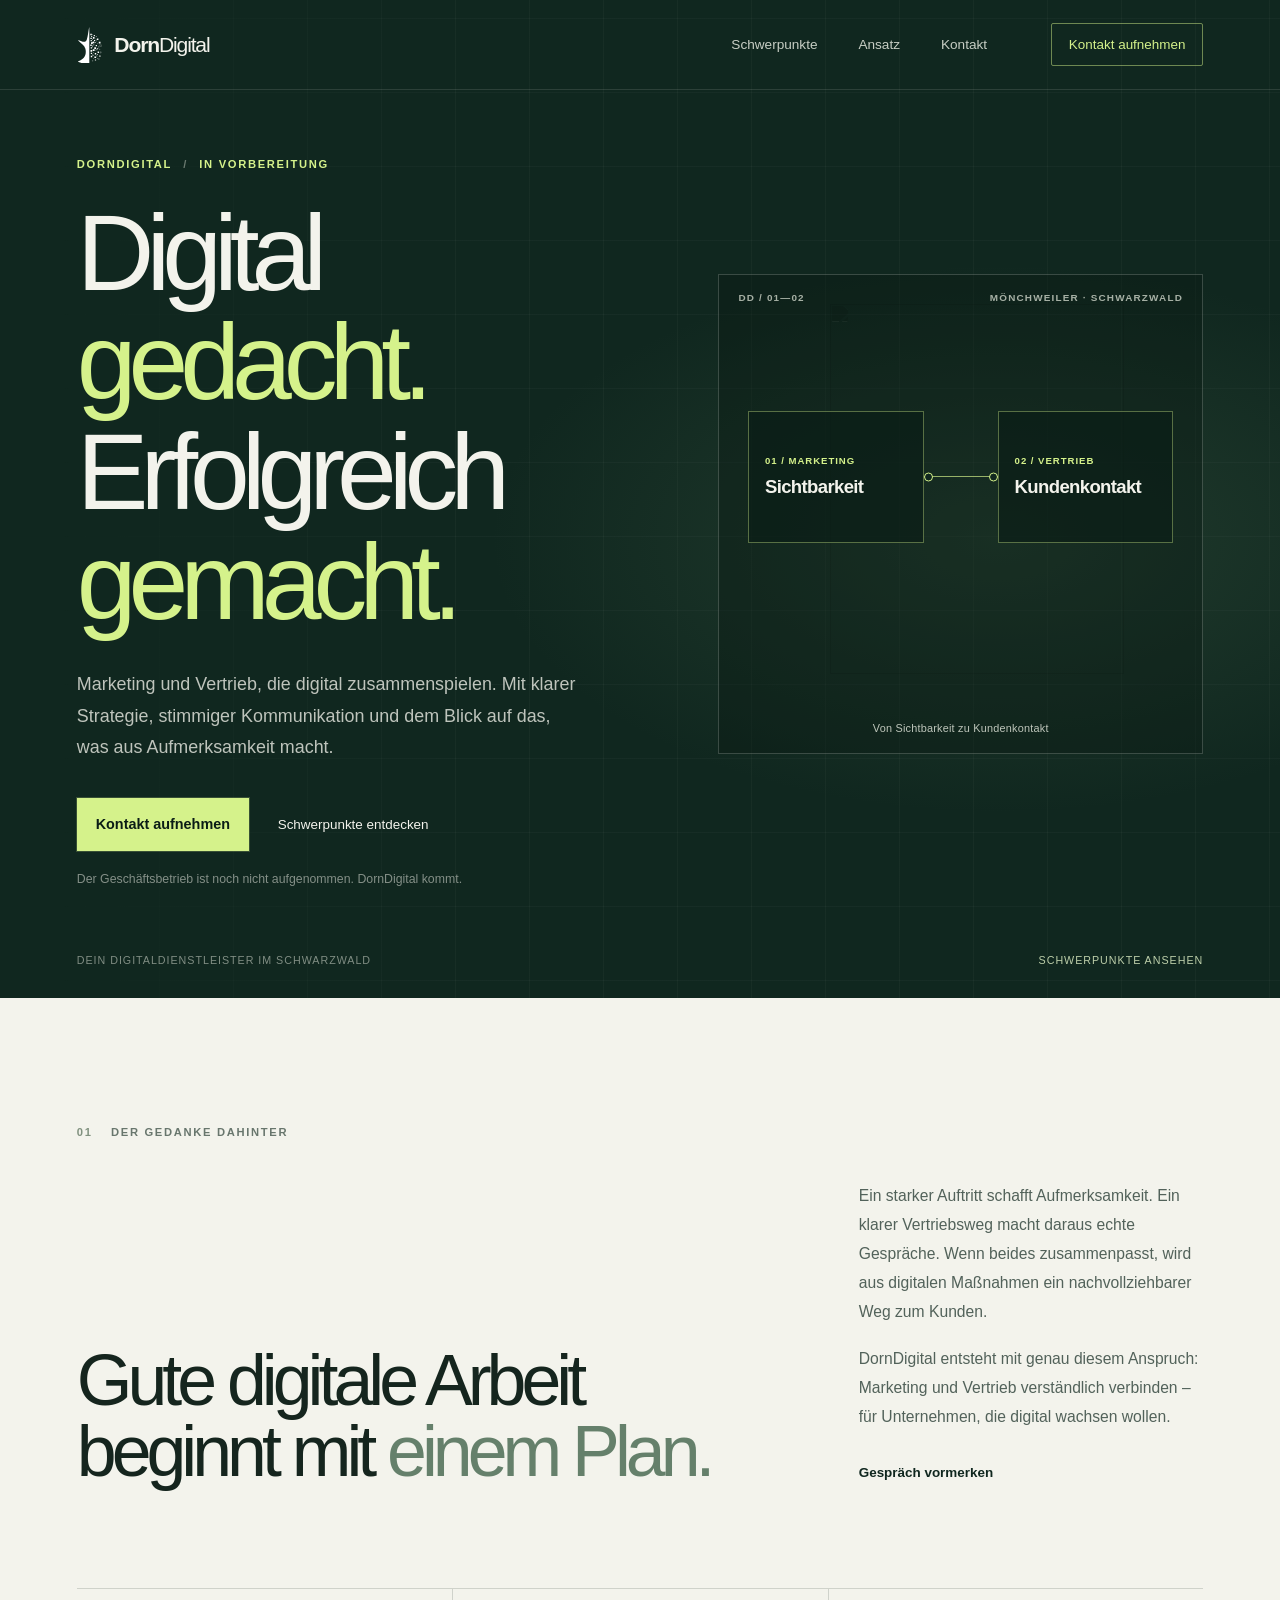
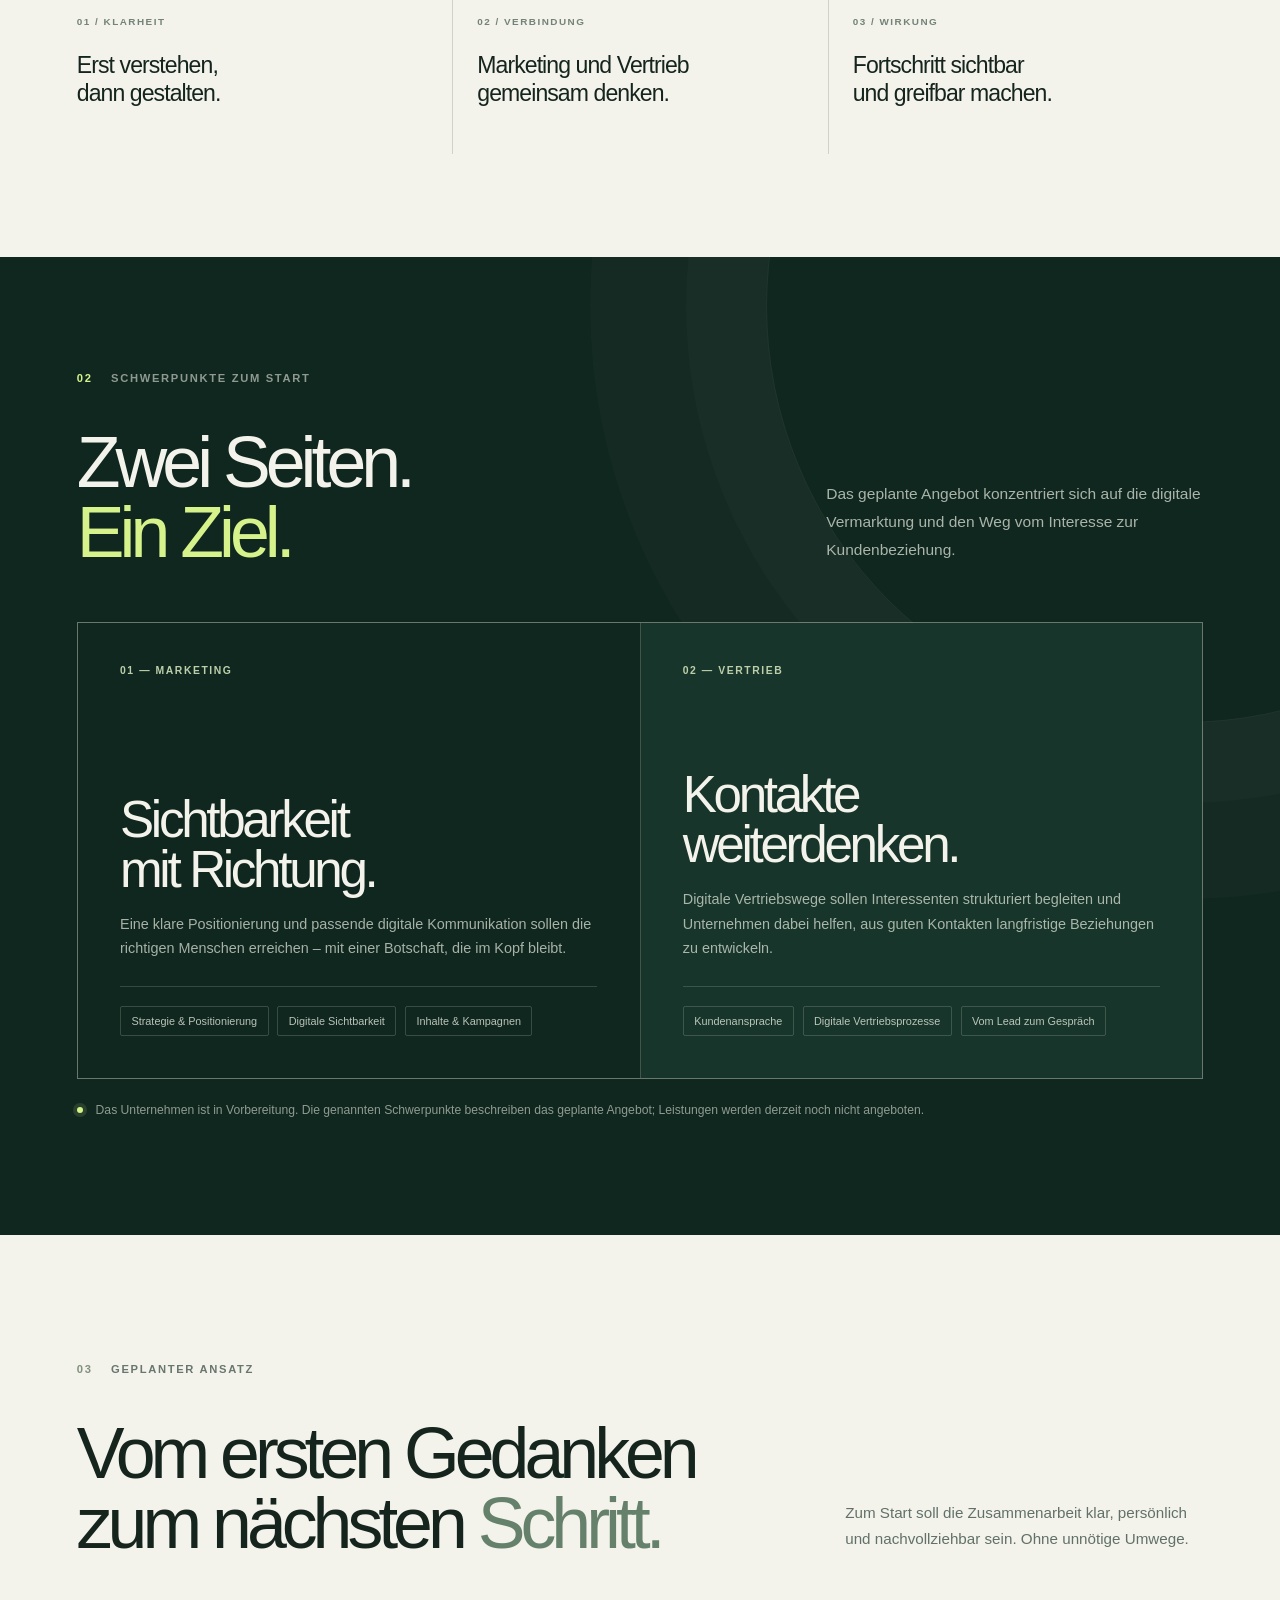
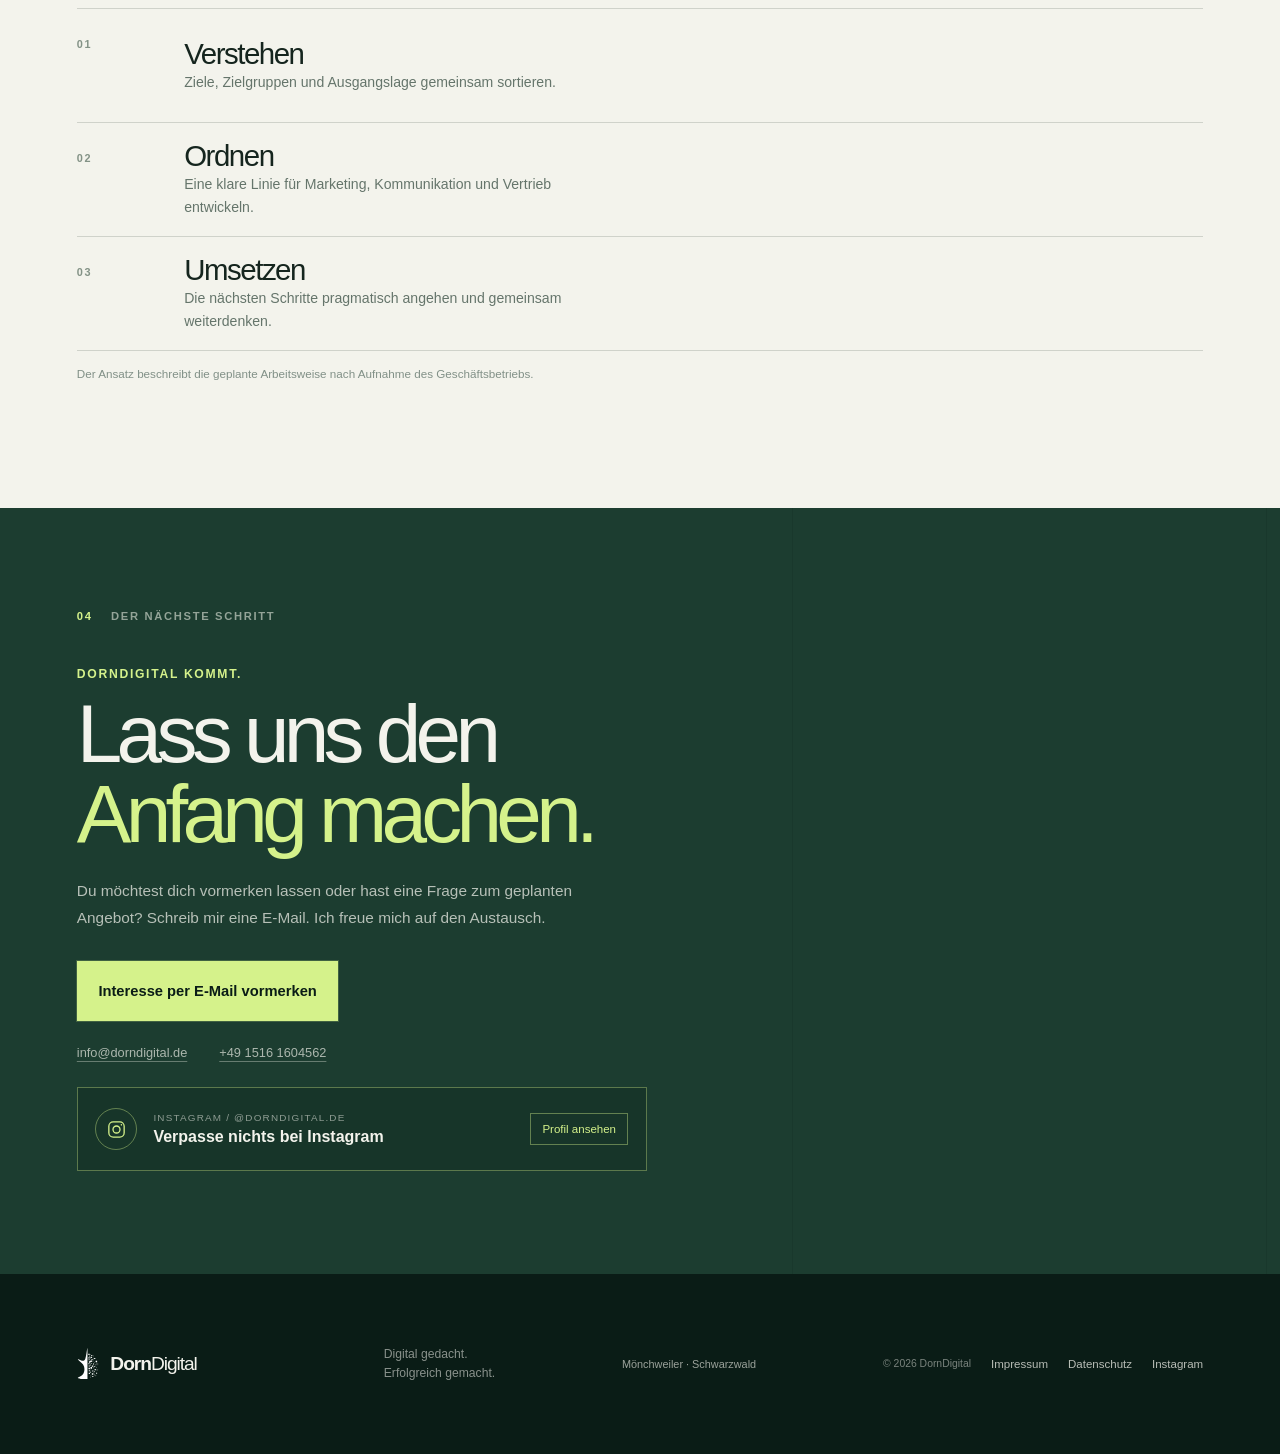
==== index.html @ bc78825f "Add files via upload" ====
<!doctype html>
<html lang="de">
<head>
  <meta charset="utf-8">
  <meta name="viewport" content="width=device-width, initial-scale=1">
  <meta name="theme-color" content="#10271f">
  <meta name="description" content="DornDigital aus Mönchweiler im Schwarzwald: Marketing und Vertrieb digital gedacht. Erfolgreich gemacht. Unternehmen in Vorbereitung.">
  <meta property="og:type" content="website">
  <meta property="og:title" content="DornDigital — Digital gedacht. Erfolgreich gemacht.">
  <meta property="og:description" content="Marketing und Vertrieb, die digital zusammenspielen. DornDigital befindet sich in Vorbereitung.">
  <meta property="og:url" content="https://dorndigital.de/">
  <title>DornDigital — Digital gedacht. Erfolgreich gemacht.</title>
  <link rel="icon" href="/assets/favicon.svg" type="image/svg+xml">
  <link rel="stylesheet" href="/styles.css">
</head>
<body>
  <a class="skip-link" href="#inhalt">Zum Inhalt springen</a>
  <header class="site-header">
    <a class="brand" href="/" aria-label="DornDigital – Startseite">
      <img class="brand-mark" src="/assets/mark.svg" alt="" width="31" height="38">
      <span class="brand-name"><strong>Dorn</strong><span>Digital</span></span>
    </a>
    <nav class="desktop-nav" aria-label="Hauptnavigation">
      <a href="#schwerpunkte">Schwerpunkte</a>
      <a href="#ansatz">Ansatz</a>
      <a href="#kontakt">Kontakt</a>
    </nav>
    <a class="header-cta" href="mailto:info@dorndigital.de?subject=Interesse%20an%20DornDigital">Kontakt aufnehmen</a>
    <details class="mobile-nav">
      <summary aria-label="Menü öffnen"><span></span><span></span></summary>
      <nav aria-label="Mobile Navigation">
        <a href="#schwerpunkte">Schwerpunkte</a>
        <a href="#ansatz">Ansatz</a>
        <a href="#kontakt">Kontakt</a>
      </nav>
    </details>
  </header>

  <main id="inhalt">
    <section class="hero" aria-labelledby="hero-title">
      <div class="hero-grain" aria-hidden="true"></div>
      <div class="hero-copy">
        <p class="eyebrow">DornDigital <span class="eyebrow-divider">/</span> In Vorbereitung</p>
        <h1 id="hero-title">Digital<br><em>gedacht.</em><br>Erfolgreich<br><em>gemacht.</em></h1>
        <p class="hero-intro">Marketing und Vertrieb, die digital zusammenspielen. Mit klarer Strategie, stimmiger Kommunikation und dem Blick auf das, was aus Aufmerksamkeit macht.</p>
        <div class="hero-actions">
          <a class="button button-primary" href="mailto:info@dorndigital.de?subject=Interesse%20an%20DornDigital">Kontakt aufnehmen</a>
          <a class="text-link" href="#schwerpunkte">Schwerpunkte entdecken</a>
        </div>
        <p class="hero-note">Der Geschäftsbetrieb ist noch nicht aufgenommen. DornDigital kommt.</p>
      </div>

      <div class="hero-art" aria-label="DornDigital – Marketing trifft Vertrieb">
        <div class="art-topline"><span>DD / 01—02</span><span>Mönchweiler · Schwarzwald</span></div>
        <img class="art-mark" src="/assets/dorndigital-logo-mark.jpg" alt="" aria-hidden="true">
        <div class="art-flow" role="img" aria-label="Marketing schafft Sichtbarkeit und verbindet sie mit Vertrieb und Kundenkontakt">
          <div class="art-stage"><span>01 / Marketing</span><strong>Sichtbarkeit</strong></div>
          <div class="art-connector" aria-hidden="true"></div>
          <div class="art-stage"><span>02 / Vertrieb</span><strong>Kundenkontakt</strong></div>
        </div>
        <div class="art-caption">Von Sichtbarkeit zu Kundenkontakt</div>
      </div>
      <div class="hero-bottom"><span>Dein Digitaldienstleister im Schwarzwald</span><a href="#schwerpunkte">Schwerpunkte ansehen</a></div>
    </section>

    <section class="intro-section section-pad" id="ansatz" aria-labelledby="intro-title">
      <div class="section-kicker"><span>01</span><span>Der Gedanke dahinter</span></div>
      <div class="intro-layout">
        <h2 id="intro-title">Gute digitale Arbeit<br>beginnt mit <span>einem Plan.</span></h2>
        <div class="intro-text">
          <p>Ein starker Auftritt schafft Aufmerksamkeit. Ein klarer Vertriebsweg macht daraus echte Gespräche. Wenn beides zusammenpasst, wird aus digitalen Maßnahmen ein nachvollziehbarer Weg zum Kunden.</p>
          <p>DornDigital entsteht mit genau diesem Anspruch: Marketing und Vertrieb verständlich verbinden – für Unternehmen, die digital wachsen wollen.</p>
          <a class="inline-link" href="mailto:info@dorndigital.de?subject=Gespr%C3%A4ch%20mit%20DornDigital">Gespräch vormerken</a>
        </div>
      </div>
      <div class="principles" aria-label="Drei Leitgedanken">
        <div><span>01 / Klarheit</span><p>Erst verstehen,<br>dann gestalten.</p></div>
        <div><span>02 / Verbindung</span><p>Marketing und Vertrieb<br>gemeinsam denken.</p></div>
        <div><span>03 / Wirkung</span><p>Fortschritt sichtbar<br>und greifbar machen.</p></div>
      </div>
    </section>

    <section class="focus-section section-pad" id="schwerpunkte" aria-labelledby="focus-title">
      <div class="section-kicker section-kicker-light"><span>02</span><span>Schwerpunkte zum Start</span></div>
      <div class="focus-heading">
        <h2 id="focus-title">Zwei Seiten.<br><span>Ein Ziel.</span></h2>
        <p>Das geplante Angebot konzentriert sich auf die digitale Vermarktung und den Weg vom Interesse zur Kundenbeziehung.</p>
      </div>
      <div class="focus-grid">
        <article class="focus-card focus-card-marketing">
          <div class="card-top"><span>01 — Marketing</span></div>
          <div class="card-body">
            <h3>Sichtbarkeit<br>mit Richtung.</h3>
            <p>Eine klare Positionierung und passende digitale Kommunikation sollen die richtigen Menschen erreichen – mit einer Botschaft, die im Kopf bleibt.</p>
          </div>
          <ul><li>Strategie &amp; Positionierung</li><li>Digitale Sichtbarkeit</li><li>Inhalte &amp; Kampagnen</li></ul>
        </article>
        <article class="focus-card focus-card-sales">
          <div class="card-top"><span>02 — Vertrieb</span></div>
          <div class="card-body">
            <h3>Kontakte<br>weiterdenken.</h3>
            <p>Digitale Vertriebswege sollen Interessenten strukturiert begleiten und Unternehmen dabei helfen, aus guten Kontakten langfristige Beziehungen zu entwickeln.</p>
          </div>
          <ul><li>Kundenansprache</li><li>Digitale Vertriebsprozesse</li><li>Vom Lead zum Gespräch</li></ul>
        </article>
      </div>
      <p class="focus-disclaimer"><span class="status-dot"></span> Das Unternehmen ist in Vorbereitung. Die genannten Schwerpunkte beschreiben das geplante Angebot; Leistungen werden derzeit noch nicht angeboten.</p>
    </section>

    <section class="approach-section section-pad" aria-labelledby="approach-title">
      <div class="section-kicker"><span>03</span><span>Geplanter Ansatz</span></div>
      <div class="approach-head">
        <h2 id="approach-title">Vom ersten Gedanken<br>zum nächsten <span>Schritt.</span></h2>
        <p>Zum Start soll die Zusammenarbeit klar, persönlich und nachvollziehbar sein. Ohne unnötige Umwege.</p>
      </div>
      <div class="steps">
        <article class="step"><span class="step-number">01</span><div><h3>Verstehen</h3><p>Ziele, Zielgruppen und Ausgangslage gemeinsam sortieren.</p></div></article>
        <article class="step"><span class="step-number">02</span><div><h3>Ordnen</h3><p>Eine klare Linie für Marketing, Kommunikation und Vertrieb entwickeln.</p></div></article>
        <article class="step"><span class="step-number">03</span><div><h3>Umsetzen</h3><p>Die nächsten Schritte pragmatisch angehen und gemeinsam weiterdenken.</p></div></article>
      </div>
      <p class="approach-note">Der Ansatz beschreibt die geplante Arbeitsweise nach Aufnahme des Geschäftsbetriebs.</p>
    </section>

    <section class="contact-section section-pad" id="kontakt" aria-labelledby="contact-title">
      <div class="contact-mark-wrap" aria-hidden="true"><img src="/assets/dorndigital-logo-mark.jpg" alt=""></div>
      <div class="contact-content">
        <div class="section-kicker section-kicker-light"><span>04</span><span>Der nächste Schritt</span></div>
        <p class="contact-eyebrow">DornDigital kommt.</p>
        <h2 id="contact-title">Lass uns den<br><span>Anfang machen.</span></h2>
        <p class="contact-copy">Du möchtest dich vormerken lassen oder hast eine Frage zum geplanten Angebot? Schreib mir eine E-Mail. Ich freue mich auf den Austausch.</p>
        <a class="button button-primary button-large" href="mailto:info@dorndigital.de?subject=Interesse%20an%20DornDigital">Interesse per E-Mail vormerken</a>
        <div class="contact-details"><a href="mailto:info@dorndigital.de">info@dorndigital.de</a><a href="tel:+4915161604562">+49 1516 1604562</a></div>
        <a class="instagram-card" href="https://www.instagram.com/dorndigital.de/" target="_blank" rel="noopener noreferrer">
          <span class="instagram-card-icon" aria-hidden="true">
            <svg viewBox="0 0 24 24" fill="none"><rect x="3.25" y="3.25" width="17.5" height="17.5" rx="5"/><circle cx="12" cy="12" r="4"/><circle class="instagram-dot" cx="17.6" cy="6.7" r=".9"/></svg>
          </span>
          <span class="instagram-card-copy"><span class="instagram-card-label">Instagram / @dorndigital.de</span><strong>Verpasse nichts bei Instagram</strong></span>
          <span class="instagram-card-visit">Profil ansehen</span>
        </a>
      </div>
    </section>
  </main>

  <footer class="site-footer">
    <a class="brand footer-brand" href="/" aria-label="DornDigital – Startseite">
      <img class="brand-mark" src="/assets/mark.svg" alt="" width="27" height="34">
      <span class="brand-name"><strong>Dorn</strong><span>Digital</span></span>
    </a>
    <p class="footer-slogan">Digital gedacht.<br>Erfolgreich gemacht.</p>
    <div class="footer-meta"><span>Mönchweiler · Schwarzwald</span></div>
    <nav class="footer-links" aria-label="Rechtliche Informationen"><span class="footer-copyright">© 2026 DornDigital</span><a href="/impressum/">Impressum</a><a href="/datenschutz/">Datenschutz</a><a href="https://www.instagram.com/dorndigital.de/" target="_blank" rel="noopener noreferrer">Instagram</a></nav>
  </footer>
</body>
</html>
---- styles.css ----
@charset "UTF-8";

:root {
  color-scheme: light;
  --forest: #10271f;
  --forest-deep: #0a1c16;
  --forest-soft: #1c3d30;
  --paper: #f3f3ec;
  --paper-deep: #e8ebe1;
  --ink: #15251e;
  --muted: #68766d;
  --sage: #d5f28b;
  --sage-soft: #bdcfaa;
  --line: rgba(21, 37, 30, .16);
  --line-light: rgba(242, 243, 235, .19);
  --sans: "Segoe UI", "Helvetica Neue", Arial, sans-serif;
  --page-gutter: clamp(1.25rem, 6vw, 6.5rem);
}

* { box-sizing: border-box; }
html { scroll-behavior: smooth; scroll-padding-top: 6rem; }
body { margin: 0; background: var(--paper); color: var(--ink); font-family: var(--sans); -webkit-font-smoothing: antialiased; }
img { display: block; max-width: 100%; }
a { color: inherit; }
.skip-link { position: absolute; top: -5rem; left: 1rem; z-index: 20; padding: .8rem 1rem; background: var(--sage); color: var(--forest-deep); }
.skip-link:focus { top: 1rem; }

.site-header { position: absolute; z-index: 10; top: 0; left: 0; display: flex; width: 100%; height: 90px; align-items: center; justify-content: space-between; padding: 0 var(--page-gutter); border-bottom: 1px solid rgba(245, 247, 238, .12); color: var(--paper); }
.brand { display: inline-flex; min-width: max-content; align-items: center; gap: .66rem; color: inherit; text-decoration: none; }
.brand-mark { width: 27px; height: 36px; filter: invert(1); }
.brand-name { display: inline-flex; align-items: baseline; font-size: 1.32rem; letter-spacing: -.055em; }
.brand-name strong { font-weight: 720; }
.brand-name > span { font-weight: 300; }
.desktop-nav { display: flex; align-items: center; gap: clamp(1.5rem, 3.2vw, 3.4rem); margin-left: auto; margin-right: clamp(2rem, 5vw, 5.5rem); }
.desktop-nav a, .mobile-nav a { color: rgba(245, 247, 238, .8); font-size: .85rem; text-decoration: none; transition: color .2s ease; }
.desktop-nav a:hover, .mobile-nav a:hover { color: var(--sage); }
.header-cta { display: inline-flex; align-items: center; gap: .9rem; padding: .8rem 1.05rem; border: 1px solid rgba(213, 242, 139, .48); border-radius: 2px; color: var(--sage); font-size: .84rem; text-decoration: none; transition: background .2s ease, color .2s ease, border-color .2s ease; }
.header-cta span { font-size: 1rem; }
.header-cta:hover { border-color: var(--sage); background: var(--sage); color: var(--forest-deep); }
.mobile-nav { display: none; }

.hero { position: relative; display: grid; min-height: 790px; grid-template-columns: minmax(0, 1fr) minmax(320px, .84fr); align-items: center; gap: clamp(2rem, 5vw, 5.5rem); overflow: hidden; padding: 142px var(--page-gutter) 112px; background: var(--forest); color: var(--paper); }
.hero::before { position: absolute; inset: 0; background-image: linear-gradient(rgba(240, 246, 230, .034) 1px, transparent 1px), linear-gradient(90deg, rgba(240, 246, 230, .034) 1px, transparent 1px); background-position: 50% 50%; background-size: 74px 74px; content: ""; mask-image: linear-gradient(90deg, transparent 3%, #000 36%, #000 100%); pointer-events: none; }
.hero-grain { position: absolute; inset: 0; background: radial-gradient(ellipse at 78% 54%, rgba(89, 127, 92, .24), transparent 36%); pointer-events: none; }
.hero-copy, .hero-art, .hero-bottom { position: relative; z-index: 1; }
.hero-copy { max-width: 760px; padding-top: 1rem; }
.eyebrow, .section-kicker, .card-top, .art-topline, .principles > div > span, .step-number { font-size: .7rem; font-weight: 650; letter-spacing: .15em; text-transform: uppercase; }
.eyebrow { display: flex; align-items: center; gap: .7rem; margin: 0 0 1.8rem; color: var(--sage); }
.status-dot { display: inline-block; width: 7px; height: 7px; flex: none; border-radius: 50%; background: var(--sage); box-shadow: 0 0 0 4px rgba(213, 242, 139, .12); }
.eyebrow-divider { color: rgba(241, 244, 233, .4); }
.hero h1 { margin: 0; font-size: clamp(4.1rem, 8.4vw, 8.05rem); font-weight: 520; line-height: 1.02; letter-spacing: -.075em; }
.hero h1 em { color: var(--sage); font-style: normal; }
.hero-intro { max-width: 510px; margin: 2rem 0 0; color: rgba(243, 243, 236, .77); font-size: clamp(1rem, 1.45vw, 1.12rem); line-height: 1.75; }
.hero-actions { display: flex; flex-wrap: wrap; align-items: center; gap: 1.8rem; margin-top: 2.15rem; }
.button { display: inline-flex; min-height: 53px; align-items: center; justify-content: center; gap: 1.25rem; padding: .9rem 1.18rem; text-align: center; text-decoration: none; transition: transform .2s ease, background .2s ease, box-shadow .2s ease; }
.button-primary { background: var(--sage); color: var(--forest-deep); font-size: .9rem; font-weight: 700; box-shadow: 0 0 0 1px rgba(213, 242, 139, .2); }
.button-primary:hover { transform: translateY(-2px); background: #e2ffa4; box-shadow: 0 9px 28px rgba(148, 202, 86, .19); }
.text-link, .inline-link { display: inline-flex; align-items: center; width: fit-content; color: var(--paper); font-size: .84rem; text-decoration: none; }
.text-link:hover, .inline-link:hover { text-decoration: underline; text-underline-offset: 4px; }
.hero-note { margin: 1.3rem 0 0; color: rgba(243, 243, 236, .51); font-size: .77rem; }
.hero-art { display: flex; min-height: 480px; flex-direction: column; justify-content: space-between; align-self: center; overflow: hidden; border: 1px solid rgba(241, 245, 233, .2); background: rgba(9, 25, 19, .35); }
.art-topline { display: flex; justify-content: space-between; gap: 1rem; padding: 1.1rem 1.2rem; color: rgba(240, 244, 232, .68); font-size: .62rem; letter-spacing: .12em; }
.art-mark { position: absolute; z-index: 0; top: 6%; right: -1%; width: min(78%, 400px); height: 88%; object-fit: contain; opacity: .12; filter: grayscale(1) invert(1) contrast(8); mix-blend-mode: screen; }
.art-flow { position: relative; z-index: 1; display: grid; width: 100%; grid-template-columns: minmax(0, 1fr) minmax(42px, .42fr) minmax(0, 1fr); align-items: center; margin: auto; padding: 0 clamp(1rem, 3vw, 1.8rem); }
.art-stage { display: flex; min-height: 132px; flex-direction: column; justify-content: center; gap: .7rem; padding: 1rem; border: 1px solid rgba(213, 242, 139, .38); background: rgba(10, 28, 22, .66); }
.art-stage > span { color: var(--sage); font-size: .6rem; font-weight: 650; letter-spacing: .1em; text-transform: uppercase; }
.art-stage strong { color: var(--paper); font-size: clamp(.9rem, 1.45vw, 1.18rem); font-weight: 550; line-height: 1.12; letter-spacing: -.035em; }
.art-connector { position: relative; height: 1px; background: rgba(213, 242, 139, .68); }
.art-connector::before, .art-connector::after { position: absolute; top: 50%; width: 7px; height: 7px; border: 1px solid var(--sage); border-radius: 50%; background: var(--forest); content: ""; transform: translateY(-50%); }
.art-connector::before { left: 0; }.art-connector::after { right: 0; }
.art-caption { position: relative; z-index: 1; align-self: center; margin: auto 1.1rem 1.2rem; color: rgba(240, 244, 232, .78); font-size: .68rem; letter-spacing: .02em; text-align: center; }
.hero-bottom { position: absolute; right: var(--page-gutter); bottom: 2rem; left: var(--page-gutter); display: flex; justify-content: space-between; color: rgba(240, 244, 232, .5); font-size: .67rem; letter-spacing: .09em; text-transform: uppercase; }
.hero-bottom a { display: flex; color: var(--sage-soft); text-decoration: none; }
.hero-bottom a:hover { text-decoration: underline; text-underline-offset: 4px; }

.section-pad { padding-right: var(--page-gutter); padding-left: var(--page-gutter); }
.intro-section { padding-top: clamp(6rem, 10vw, 9.5rem); padding-bottom: clamp(5.2rem, 8vw, 8rem); }
.section-kicker { display: flex; align-items: center; gap: 1.15rem; color: var(--muted); }
.section-kicker > span:first-child { color: #80917f; }
.intro-layout { display: grid; grid-template-columns: minmax(0, 1.2fr) minmax(270px, .62fr); align-items: end; gap: clamp(3rem, 9vw, 10rem); margin-top: 2.7rem; }
.intro-layout h2, .focus-heading h2, .approach-head h2 { margin: 0; font-size: clamp(2.8rem, 5.6vw, 5.75rem); font-weight: 510; line-height: .98; letter-spacing: -.07em; }
.intro-layout h2 span, .approach-head h2 span { color: #65806b; }
.intro-text { max-width: 465px; color: #52625a; font-size: .98rem; line-height: 1.85; }
.intro-text p { margin: 0 0 1.15rem; }
.inline-link { margin-top: .7rem; color: var(--forest); font-weight: 650; }
.principles { display: grid; grid-template-columns: repeat(3, 1fr); margin-top: clamp(4.2rem, 8vw, 8rem); border-top: 1px solid var(--line); }
.principles > div { min-height: 165px; padding: 1.35rem 1rem 0 0; }
.principles > div + div { padding-left: 1.5rem; border-left: 1px solid var(--line); }
.principles > div > span { color: #738377; font-size: .62rem; }
.principles p { margin: 1.35rem 0 0; font-size: clamp(1.1rem, 1.8vw, 1.55rem); font-weight: 520; line-height: 1.25; letter-spacing: -.04em; }

.focus-section { position: relative; overflow: hidden; padding-top: clamp(5.5rem, 9vw, 8rem); padding-bottom: clamp(5.6rem, 9vw, 8.5rem); background: var(--forest); color: var(--paper); }
.focus-section::after { position: absolute; top: -23rem; right: -20rem; width: 52rem; height: 52rem; border: 1px solid rgba(232, 241, 223, .07); border-radius: 50%; box-shadow: 0 0 0 5rem rgba(232, 241, 223, .018), 0 0 0 11rem rgba(232, 241, 223, .014); content: ""; pointer-events: none; }
.section-kicker-light { color: rgba(239, 243, 232, .57); }
.section-kicker-light > span:first-child { color: var(--sage); }
.focus-heading { position: relative; z-index: 1; display: grid; grid-template-columns: 1fr minmax(260px, .55fr); align-items: end; gap: 4rem; margin: 2.7rem 0 3.4rem; }
.focus-heading h2 span { color: var(--sage); }
.focus-heading > p { max-width: 420px; margin: 0 0 .25rem; color: rgba(239, 243, 232, .69); font-size: .97rem; line-height: 1.8; }
.focus-grid { position: relative; z-index: 1; display: grid; grid-template-columns: repeat(2, 1fr); gap: 1px; background: rgba(239, 243, 232, .22); border: 1px solid rgba(239, 243, 232, .22); }
.focus-card { display: flex; min-height: 455px; flex-direction: column; padding: clamp(1.4rem, 3.3vw, 3rem); background: var(--forest); }
.focus-card-sales { background: #17352a; }
.card-top { display: flex; justify-content: space-between; color: var(--sage-soft); font-size: .65rem; }
.card-body { margin-top: auto; padding: 2rem 0 1.6rem; }
.card-body h3 { margin: 0 0 1.05rem; font-size: clamp(2rem, 4vw, 3.45rem); font-weight: 500; line-height: .98; letter-spacing: -.065em; }
.card-body p { max-width: 480px; margin: 0; color: rgba(239, 243, 232, .68); font-size: .9rem; line-height: 1.7; }
.focus-card ul { display: flex; flex-wrap: wrap; gap: .55rem; margin: 0; padding: 1.2rem 0 0; border-top: 1px solid rgba(239, 243, 232, .17); list-style: none; }
.focus-card li { padding: .48rem .65rem; border: 1px solid rgba(239, 243, 232, .18); border-radius: 2px; color: rgba(239, 243, 232, .76); font-size: .68rem; }
.focus-disclaimer { position: relative; z-index: 1; display: flex; align-items: center; gap: .8rem; margin: 1.35rem 0 0; color: rgba(239, 243, 232, .57); font-size: .76rem; line-height: 1.55; }
.focus-disclaimer .status-dot { width: 6px; height: 6px; }

.approach-section { padding-top: clamp(6rem, 10vw, 9.2rem); padding-bottom: clamp(6rem, 10vw, 9.2rem); }
.approach-head { display: flex; align-items: end; justify-content: space-between; gap: 4rem; margin: 2.7rem 0 3.1rem; }
.approach-head > p { max-width: 350px; margin: 0 .5rem .35rem 0; color: #617167; font-size: .95rem; line-height: 1.75; }
.steps { border-top: 1px solid var(--line); }
.step { display: grid; min-height: 114px; grid-template-columns: 85px minmax(0, 1fr); align-items: center; gap: 1.4rem; border-bottom: 1px solid var(--line); }
.step-number { align-self: start; padding-top: 1.8rem; color: #839286; font-size: .68rem; }
.step h3 { margin: 0; font-size: clamp(1.35rem, 2.3vw, 2rem); font-weight: 520; letter-spacing: -.05em; }
.step p { max-width: 390px; margin: 0; color: #65756b; font-size: .88rem; line-height: 1.65; }
.approach-note { margin: 1rem 0 0; color: #819087; font-size: .73rem; }

.contact-section { position: relative; overflow: hidden; min-height: 550px; padding-top: clamp(4.5rem, 8vw, 7.3rem); padding-bottom: clamp(4.5rem, 8vw, 7.3rem); background: var(--forest-soft); color: var(--paper); }
.contact-mark-wrap { position: absolute; top: -10%; right: 1%; width: min(38vw, 475px); height: 120%; opacity: .075; }
.contact-mark-wrap img { width: 100%; height: 100%; object-fit: contain; filter: grayscale(1) invert(1) contrast(8); mix-blend-mode: screen; }
.contact-content { position: relative; z-index: 1; max-width: 760px; }
.contact-eyebrow { margin: 2.8rem 0 .8rem; color: var(--sage); font-size: .76rem; font-weight: 650; letter-spacing: .14em; text-transform: uppercase; }
.contact-content h2 { margin: 0; font-size: clamp(3rem, 6.4vw, 6.5rem); font-weight: 510; line-height: .98; letter-spacing: -.07em; }
.contact-content h2 span { color: var(--sage); }
.contact-copy { max-width: 520px; margin: 1.5rem 0 1.8rem; color: rgba(243, 243, 236, .72); font-size: .96rem; line-height: 1.75; }
.button-large { min-height: 60px; padding-right: 1.35rem; padding-left: 1.35rem; font-size: .92rem; }
.contact-details { display: flex; flex-wrap: wrap; gap: 2rem; margin-top: 1.5rem; color: rgba(243, 243, 236, .67); font-size: .8rem; }
.contact-details a { text-decoration-color: rgba(243, 243, 236, .35); text-underline-offset: 4px; }
.contact-details a:hover { color: var(--sage); }
.instagram-card { display: flex; width: min(100%, 570px); min-height: 84px; align-items: center; gap: 1rem; margin-top: 1.7rem; padding: 1rem 1.1rem; border: 1px solid rgba(213, 242, 139, .36); background: rgba(10, 28, 22, .25); color: var(--paper); text-decoration: none; transition: border-color .2s ease, background .2s ease, transform .2s ease; }
.instagram-card:hover { transform: translateY(-2px); border-color: var(--sage); background: rgba(10, 28, 22, .48); }
.instagram-card-icon { display: grid; width: 42px; height: 42px; flex: none; place-items: center; border: 1px solid rgba(213, 242, 139, .4); border-radius: 50%; color: var(--sage); }
.instagram-card-icon svg { width: 21px; height: 21px; stroke: currentColor; stroke-width: 1.5; }
.instagram-card-icon .instagram-dot { fill: currentColor; stroke: none; }
.instagram-card-copy { display: flex; flex-direction: column; gap: .3rem; }
.instagram-card-label { color: rgba(243, 243, 236, .54); font-size: .62rem; letter-spacing: .12em; text-transform: uppercase; }
.instagram-card-copy strong { font-size: 1rem; font-weight: 600; }
.instagram-card-visit { margin-left: auto; padding: .55rem .7rem; border: 1px solid rgba(213, 242, 139, .4); color: var(--sage); font-size: .72rem; white-space: nowrap; }

.site-footer { display: grid; grid-template-columns: 1.2fr .9fr 1fr auto; align-items: center; gap: 2rem; min-height: 180px; padding: 2.5rem var(--page-gutter); background: var(--forest-deep); color: var(--paper); }
.footer-brand { align-self: center; }
.footer-brand .brand-mark { width: 23px; height: 31px; }
.footer-brand .brand-name { font-size: 1.2rem; }
.footer-slogan { align-self: center; margin: 0; color: rgba(243, 243, 236, .55); font-size: .76rem; line-height: 1.55; }
.footer-meta { display: flex; flex-direction: column; gap: .55rem; color: rgba(243, 243, 236, .62); font-size: .68rem; }
.footer-links { display: flex; flex-wrap: wrap; justify-content: flex-end; gap: 1.25rem; color: rgba(243, 243, 236, .75); font-size: .72rem; }
.footer-links a { text-decoration: none; }.footer-links a:hover { color: var(--sage); }
.footer-copyright { color: rgba(243, 243, 236, .48); font-size: .65rem; }

/* Legal information pages */
.legal-main { min-height: calc(100vh - 180px); padding: 150px var(--page-gutter) 6rem; background: var(--paper); }
.legal-wrap { max-width: 980px; margin: 0 auto; }
.legal-back { display: inline-flex; align-items: center; gap: .6rem; margin-bottom: 2.8rem; color: #52705b; font-size: .8rem; text-decoration: none; }
.legal-back:hover { text-decoration: underline; text-underline-offset: 4px; }
.legal-eyebrow { margin: 0 0 1rem; color: #718178; font-size: .68rem; font-weight: 650; letter-spacing: .16em; text-transform: uppercase; }
.legal-main h1 { margin: 0 0 1rem; color: var(--forest); font-size: clamp(3.1rem, 7vw, 6rem); font-weight: 520; line-height: .95; letter-spacing: -.075em; }
.legal-lead { max-width: 680px; margin: 0 0 3.5rem; color: #66776d; font-size: 1rem; line-height: 1.75; }
.legal-content { max-width: 760px; border-top: 1px solid var(--line); }
.legal-content section { padding: 1.8rem 0; border-bottom: 1px solid var(--line); }
.legal-content h2 { margin: 0 0 .85rem; color: var(--forest); font-size: 1.25rem; font-weight: 620; letter-spacing: -.025em; }
.legal-content h3 { margin: 1.15rem 0 .45rem; font-size: .97rem; font-weight: 650; }
.legal-content p, .legal-content li { color: #506057; font-size: .88rem; line-height: 1.8; }
.legal-content p { margin: .6rem 0 0; }
.legal-content ul { margin: .6rem 0 0; padding-left: 1.2rem; }
.legal-content a { color: #345d43; text-decoration-thickness: 1px; text-underline-offset: 3px; overflow-wrap: anywhere; }
.legal-update { margin: 2rem 0 0; color: #829087; font-size: .72rem; }
.legal-callout { padding: 1rem 1.2rem; border-left: 3px solid #77966c; background: #e8ebe1; color: #48594e; font-size: .84rem; line-height: 1.7; }

@media (max-width: 1000px) {
  .hero { min-height: 760px; grid-template-columns: minmax(0, 1fr) minmax(260px, .72fr); gap: 2rem; }
  .hero h1 { font-size: clamp(4rem, 8.1vw, 6rem); }
  .hero-art { min-height: 420px; }
  .site-footer { grid-template-columns: 1.2fr .9fr 1fr; align-items: center; gap: 1.25rem; }
  .footer-meta { align-self: center; }
  .footer-links { grid-column: 1 / -1; justify-content: flex-start; padding-top: 1rem; border-top: 1px solid rgba(243, 243, 236, .16); }
}
@media (max-width: 760px) {
  :root { --page-gutter: 1.3rem; }
  html { scroll-padding-top: 4rem; }
  .site-header { height: 72px; }
  .brand-mark { width: 23px; height: 31px; }
  .brand-name { font-size: 1.16rem; }
  .desktop-nav { display: none; }
  .header-cta { margin-left: auto; margin-right: .85rem; padding: .65rem .72rem; gap: .5rem; font-size: .73rem; }
  .mobile-nav { position: relative; display: block; }
  .mobile-nav summary { display: grid; width: 37px; height: 37px; align-content: center; justify-items: center; gap: 5px; border: 1px solid rgba(213, 242, 139, .48); cursor: pointer; list-style: none; }
  .mobile-nav summary::-webkit-details-marker { display: none; }
  .mobile-nav summary span { width: 15px; height: 1px; background: var(--sage); }
  .mobile-nav nav { position: absolute; top: calc(100% + 1rem); right: 0; display: flex; width: 210px; flex-direction: column; gap: 0; padding: .45rem; border: 1px solid rgba(213, 242, 139, .25); background: var(--forest-deep); box-shadow: 0 15px 40px rgba(0, 0, 0, .22); }
  .mobile-nav nav a { padding: .9rem .7rem; border-bottom: 1px solid rgba(241, 245, 233, .1); }
  .mobile-nav nav a:last-child { border-bottom: 0; }
  .hero { min-height: 0; grid-template-columns: 1fr; gap: 3.5rem; padding-top: 125px; padding-bottom: 96px; }
  .hero::before { background-size: 52px 52px; }
  .hero-copy { padding-top: 0; }
  .eyebrow { margin-bottom: 1.35rem; font-size: .62rem; }
  .hero h1 { font-size: clamp(3.7rem, 15vw, 6.3rem); line-height: 1.02; }
  .hero-intro { max-width: 540px; margin-top: 1.55rem; font-size: .96rem; }
  .hero-actions { align-items: flex-start; flex-direction: column; gap: 1.25rem; margin-top: 1.6rem; }
  .hero-note { max-width: 290px; font-size: .72rem; line-height: 1.6; }
  .hero-art { min-height: 350px; }
  .art-mark { top: 6%; right: -1%; width: 78%; height: 88%; }
  .art-flow { grid-template-columns: minmax(0, 1fr) minmax(25px, .32fr) minmax(0, 1fr); padding: 0 1rem; }
  .art-stage { min-height: 118px; gap: .55rem; padding: .7rem; }
  .art-stage > span { font-size: .52rem; letter-spacing: .07em; }
  .art-stage strong { font-size: .84rem; }
  .art-caption { font-size: .61rem; }
  .art-topline { font-size: .55rem; }
  .hero-bottom { bottom: 1.3rem; gap: 1rem; font-size: .55rem; letter-spacing: .065em; }
  .hero-bottom a { white-space: nowrap; }
  .intro-section { padding-top: 5rem; padding-bottom: 5.2rem; }
  .intro-layout { grid-template-columns: 1fr; gap: 1.8rem; margin-top: 2rem; }
  .intro-layout h2, .focus-heading h2, .approach-head h2 { font-size: clamp(2.75rem, 11.3vw, 4.5rem); }
  .intro-text { font-size: .93rem; }
  .principles { grid-template-columns: 1fr; margin-top: 3.5rem; }
  .principles > div { min-height: auto; padding: 1.2rem 0 1.25rem; }
  .principles > div + div { padding-left: 0; border-left: 0; border-top: 1px solid var(--line); }
  .principles p { margin-top: .7rem; font-size: 1.25rem; }
  .focus-section { padding-top: 5rem; padding-bottom: 5rem; }
  .focus-heading { grid-template-columns: 1fr; gap: 1.35rem; margin: 2rem 0 2.25rem; }
  .focus-grid { grid-template-columns: 1fr; }
  .focus-card { min-height: 400px; padding: 1.45rem; }
  .card-body h3 { font-size: 2.6rem; }
  .focus-disclaimer { align-items: flex-start; font-size: .72rem; }
  .focus-disclaimer .status-dot { margin-top: .3rem; }
  .approach-section { padding-top: 5rem; padding-bottom: 5rem; }
  .approach-head { align-items: flex-start; flex-direction: column; gap: 1.35rem; margin: 2rem 0 2.2rem; }
  .step { min-height: 110px; grid-template-columns: 36px 1fr; gap: .8rem; }
  .step-number { padding-top: 1.55rem; font-size: .59rem; }
  .step h3 { margin-bottom: .35rem; font-size: 1.35rem; }
  .step p { font-size: .78rem; }
  .approach-note { max-width: 330px; line-height: 1.6; }
  .contact-section { min-height: 0; padding-top: 4.8rem; padding-bottom: 4.8rem; }
  .contact-mark-wrap { top: 8%; right: -18%; width: 72vw; height: 80%; opacity: .055; }
  .contact-eyebrow { margin-top: 2.2rem; }
  .contact-content h2 { font-size: clamp(3rem, 12vw, 5.2rem); }
  .contact-copy { font-size: .9rem; }
  .button-large { width: 100%; justify-content: space-between; font-size: .84rem; }
  .contact-details { gap: 1.2rem; font-size: .75rem; }
  .instagram-card { min-height: 78px; gap: .8rem; margin-top: 1.4rem; padding: .85rem; }
  .instagram-card-icon { width: 38px; height: 38px; }
  .instagram-card-copy strong { font-size: .88rem; }
  .instagram-card-visit { padding: .45rem .55rem; font-size: .66rem; }
  .site-footer { grid-template-columns: minmax(0, 1.1fr) minmax(0, .78fr) minmax(0, 1fr); gap: 1.6rem .7rem; min-height: 0; padding-top: 2.3rem; padding-bottom: 2.3rem; }
  .footer-brand { grid-column: auto; gap: .4rem; }
  .footer-brand .brand-mark { width: 19px; height: 26px; }
  .footer-brand .brand-name { font-size: .95rem; }
  .footer-slogan { align-self: center; font-size: .6rem; line-height: 1.35; }
  .footer-meta { align-self: center; gap: .5rem; font-size: .6rem; line-height: 1.4; }
  .footer-links { grid-column: 1 / -1; gap: 1rem; padding-top: 1rem; border-top: 1px solid rgba(243, 243, 236, .16); font-size: .68rem; }
  .legal-main { padding-top: 120px; padding-bottom: 4rem; }
  .legal-back { margin-bottom: 2rem; }
  .legal-main h1 { font-size: clamp(3.1rem, 15vw, 5rem); }
  .legal-lead { margin-bottom: 2.5rem; font-size: .93rem; }
  .legal-content section { padding: 1.4rem 0; }
  .legal-content h2 { font-size: 1.12rem; }
  .legal-content p, .legal-content li { font-size: .84rem; }
}
@media (max-width: 390px) {
  .site-header { padding-right: 1rem; padding-left: 1rem; }
  .brand { gap: .45rem; }
  .brand-name { font-size: 1.05rem; }
  .header-cta { margin-right: .6rem; padding: .58rem .55rem; font-size: .67rem; }
  .hero-bottom { font-size: .48rem; }
  .site-footer { grid-template-columns: minmax(0, 1.08fr) minmax(0, .82fr) minmax(0, 1fr); gap: 1.4rem .45rem; }
  .footer-brand { gap: .3rem; }
  .footer-brand .brand-mark { width: 17px; height: 23px; }
  .footer-brand .brand-name { font-size: .84rem; }
  .footer-slogan, .footer-meta { font-size: .54rem; }
  .footer-links { gap: .75rem; font-size: .63rem; }
}
@media (prefers-reduced-motion: reduce) {
  *, *::before, *::after { scroll-behavior: auto !important; transition-duration: .01ms !important; animation-duration: .01ms !important; animation-iteration-count: 1 !important; }
}
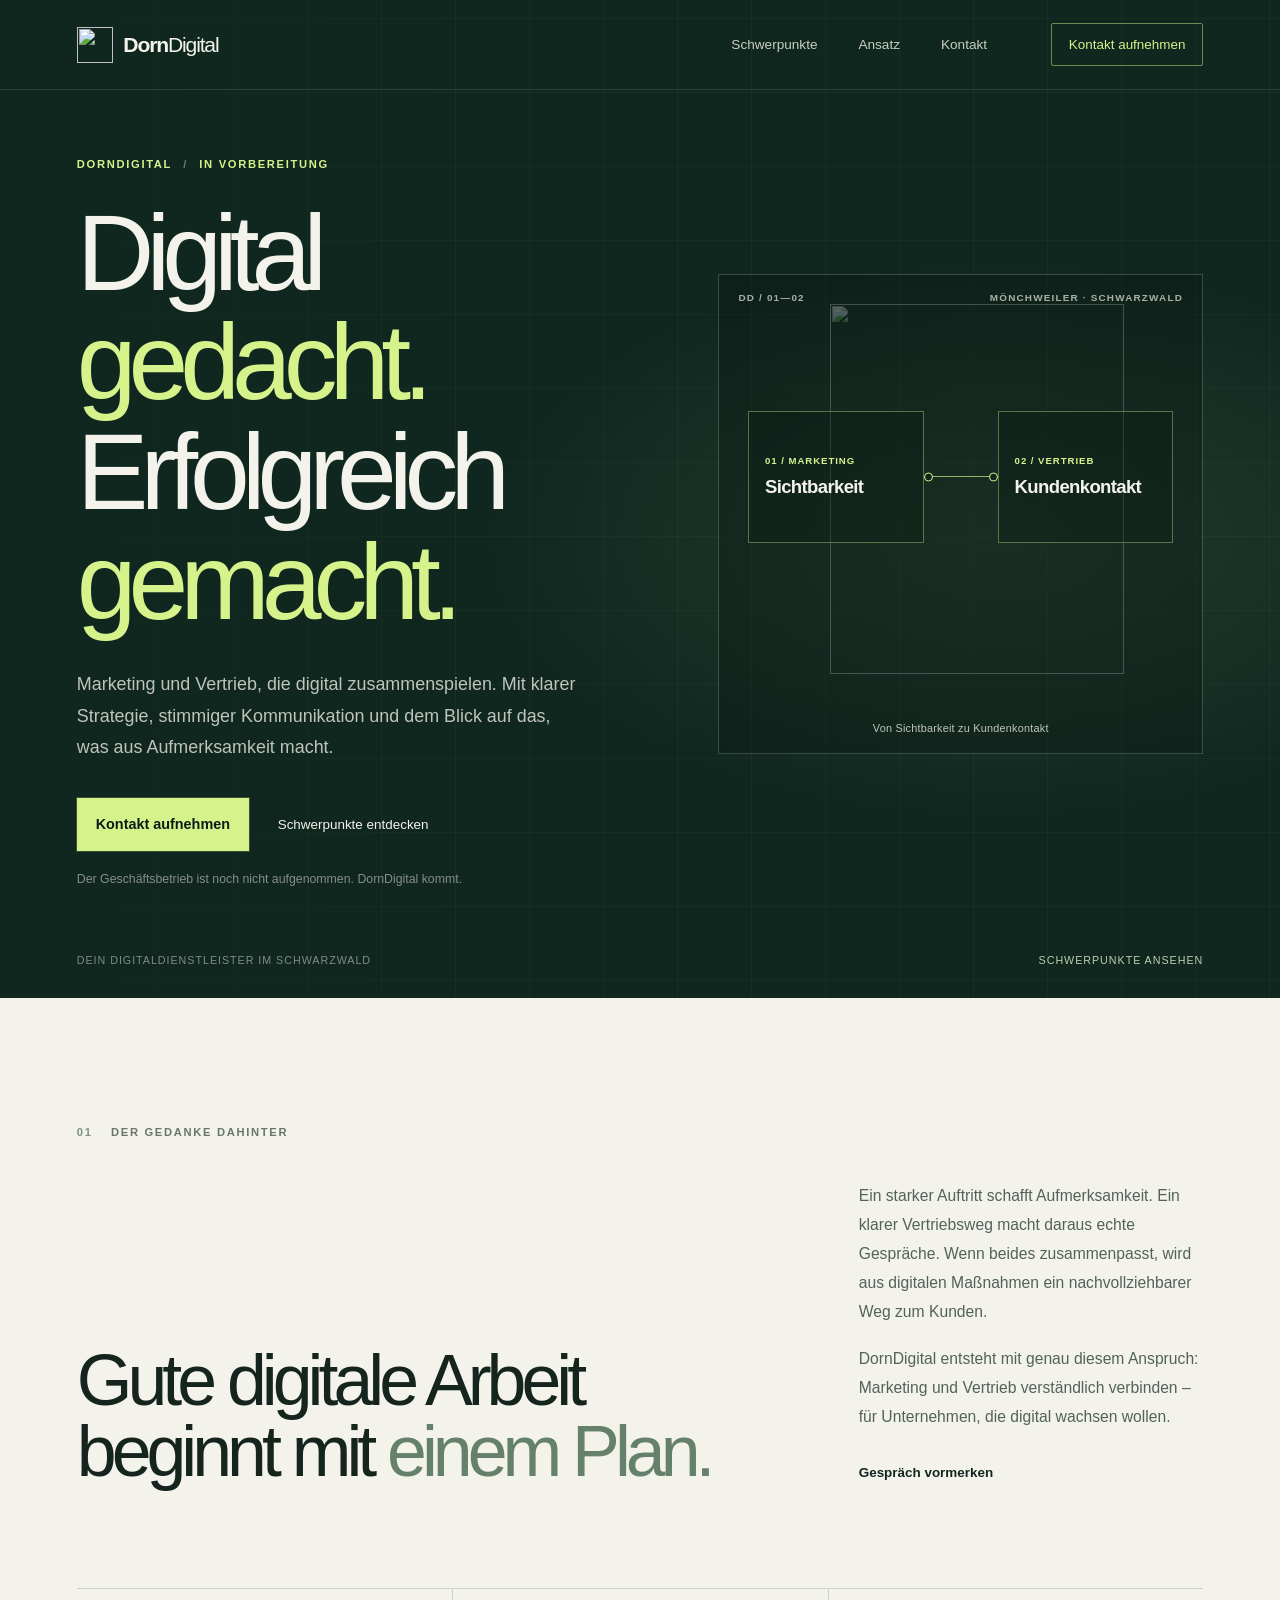
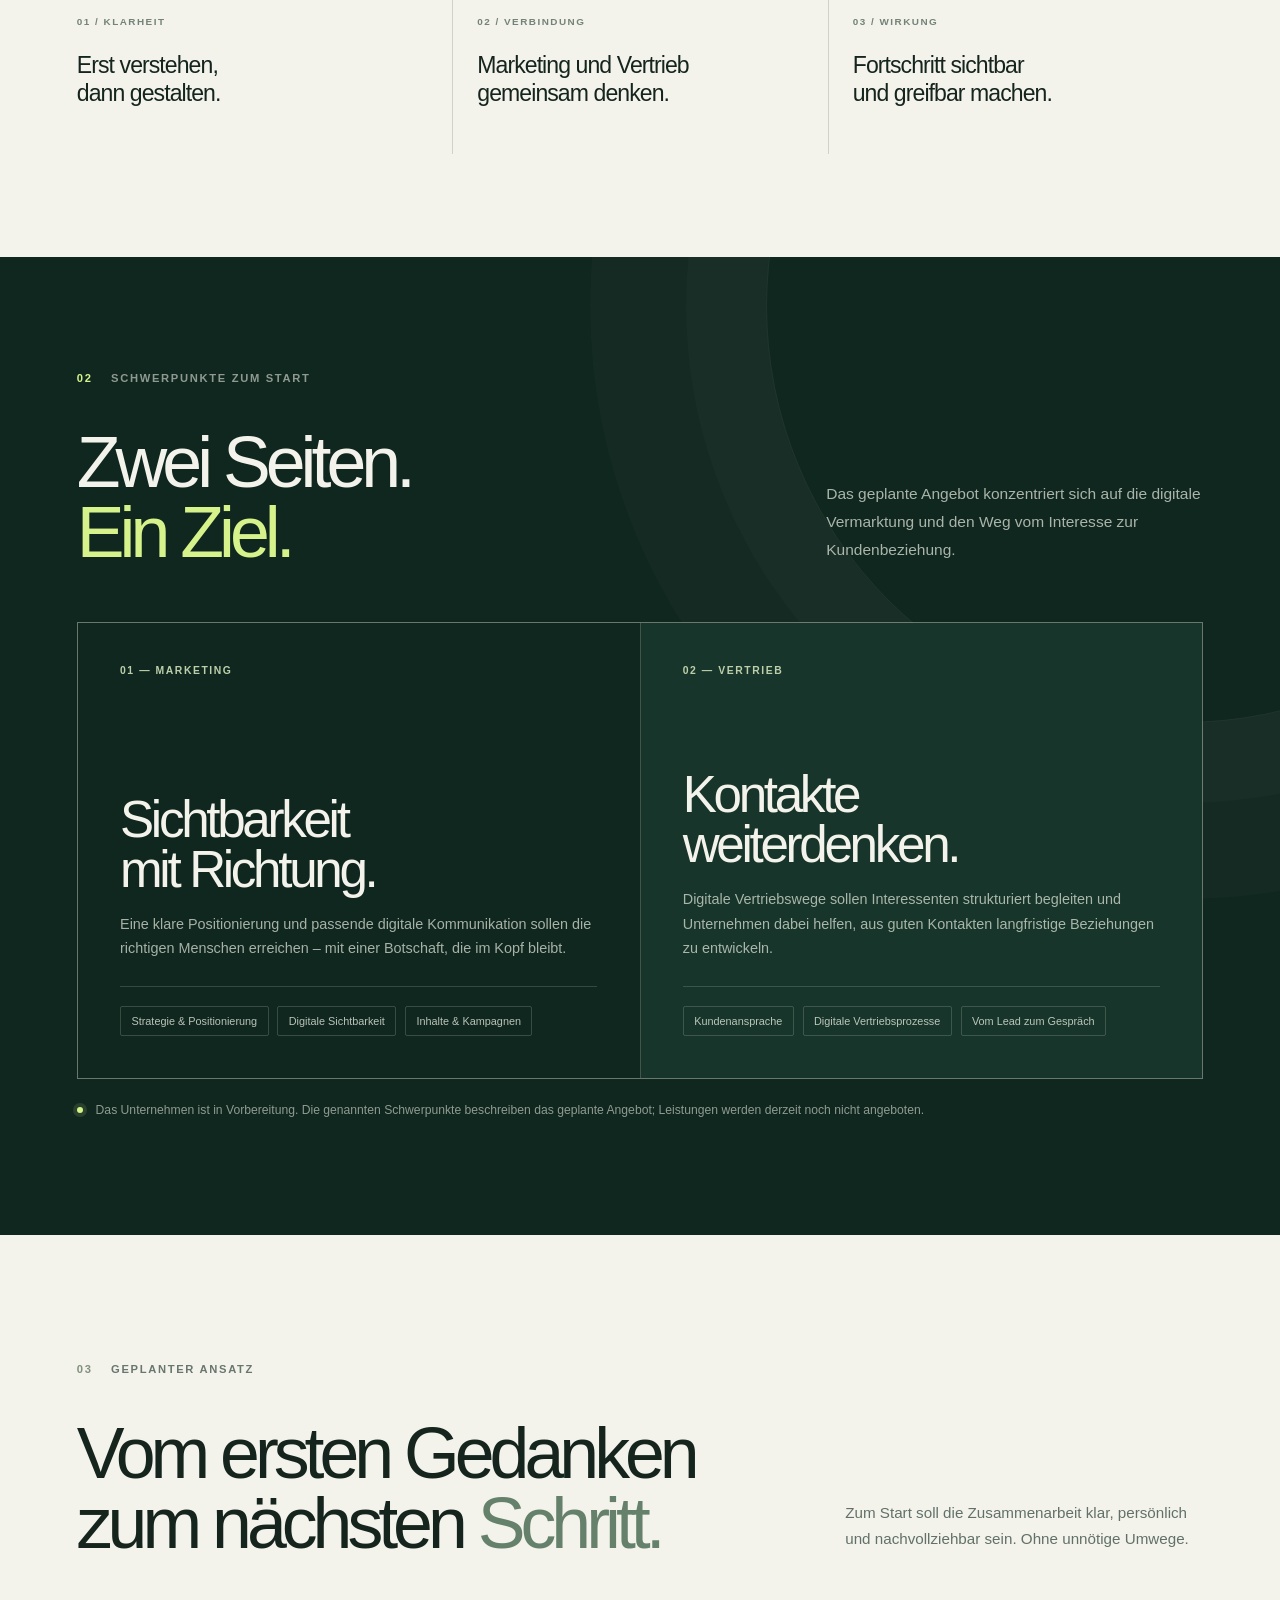
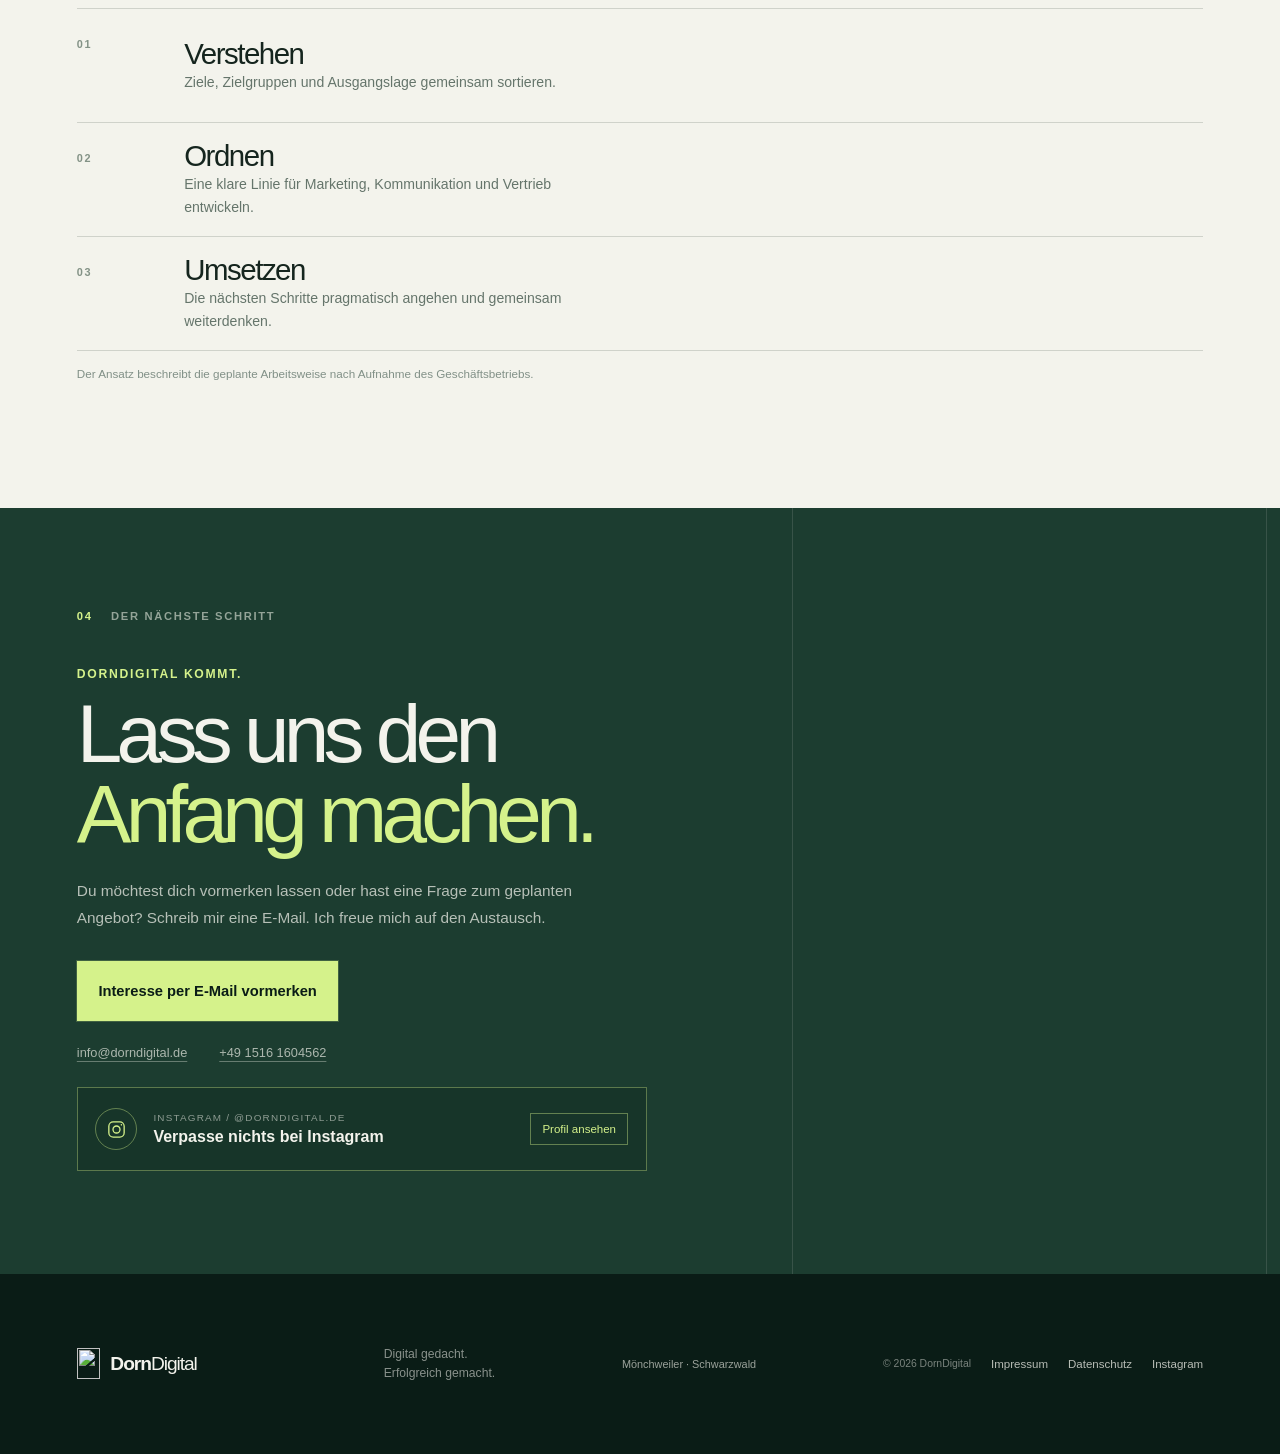
==== commit dda67011: "Add files via upload" ====
--- a/index.html
+++ b/index.html
@@ -17,7 +17,7 @@
   <a class="skip-link" href="#inhalt">Zum Inhalt springen</a>
   <header class="site-header">
     <a class="brand" href="/" aria-label="DornDigital – Startseite">
-      <img class="brand-mark" src="/assets/mark.svg" alt="" width="31" height="38">
+      <img class="brand-mark" src="/assets/dorndigital-logo-mark.svg" alt="" width="31" height="38">
       <span class="brand-name"><strong>Dorn</strong><span>Digital</span></span>
     </a>
     <nav class="desktop-nav" aria-label="Hauptnavigation">
@@ -52,7 +52,7 @@
 
       <div class="hero-art" aria-label="DornDigital – Marketing trifft Vertrieb">
         <div class="art-topline"><span>DD / 01—02</span><span>Mönchweiler · Schwarzwald</span></div>
-        <img class="art-mark" src="/assets/dorndigital-logo-mark.jpg" alt="" aria-hidden="true">
+        <img class="art-mark" src="/assets/dorndigital-logo-mark.svg" alt="" aria-hidden="true">
         <div class="art-flow" role="img" aria-label="Marketing schafft Sichtbarkeit und verbindet sie mit Vertrieb und Kundenkontakt">
           <div class="art-stage"><span>01 / Marketing</span><strong>Sichtbarkeit</strong></div>
           <div class="art-connector" aria-hidden="true"></div>
@@ -122,7 +122,7 @@
     </section>
 
     <section class="contact-section section-pad" id="kontakt" aria-labelledby="contact-title">
-      <div class="contact-mark-wrap" aria-hidden="true"><img src="/assets/dorndigital-logo-mark.jpg" alt=""></div>
+      <div class="contact-mark-wrap" aria-hidden="true"><img src="/assets/dorndigital-logo-mark.svg" alt=""></div>
       <div class="contact-content">
         <div class="section-kicker section-kicker-light"><span>04</span><span>Der nächste Schritt</span></div>
         <p class="contact-eyebrow">DornDigital kommt.</p>
@@ -143,7 +143,7 @@
 
   <footer class="site-footer">
     <a class="brand footer-brand" href="/" aria-label="DornDigital – Startseite">
-      <img class="brand-mark" src="/assets/mark.svg" alt="" width="27" height="34">
+      <img class="brand-mark" src="/assets/dorndigital-logo-mark.svg" alt="" width="27" height="34">
       <span class="brand-name"><strong>Dorn</strong><span>Digital</span></span>
     </a>
     <p class="footer-slogan">Digital gedacht.<br>Erfolgreich gemacht.</p>
--- a/styles.css
+++ b/styles.css
@@ -27,7 +27,7 @@
 
 .site-header { position: absolute; z-index: 10; top: 0; left: 0; display: flex; width: 100%; height: 90px; align-items: center; justify-content: space-between; padding: 0 var(--page-gutter); border-bottom: 1px solid rgba(245, 247, 238, .12); color: var(--paper); }
 .brand { display: inline-flex; min-width: max-content; align-items: center; gap: .66rem; color: inherit; text-decoration: none; }
-.brand-mark { width: 27px; height: 36px; filter: invert(1); }
+.brand-mark { width: 36px; height: 36px; object-fit: contain; }
 .brand-name { display: inline-flex; align-items: baseline; font-size: 1.32rem; letter-spacing: -.055em; }
 .brand-name strong { font-weight: 720; }
 .brand-name > span { font-weight: 300; }
@@ -60,9 +60,9 @@
 .hero-note { margin: 1.3rem 0 0; color: rgba(243, 243, 236, .51); font-size: .77rem; }
 .hero-art { display: flex; min-height: 480px; flex-direction: column; justify-content: space-between; align-self: center; overflow: hidden; border: 1px solid rgba(241, 245, 233, .2); background: rgba(9, 25, 19, .35); }
 .art-topline { display: flex; justify-content: space-between; gap: 1rem; padding: 1.1rem 1.2rem; color: rgba(240, 244, 232, .68); font-size: .62rem; letter-spacing: .12em; }
-.art-mark { position: absolute; z-index: 0; top: 6%; right: -1%; width: min(78%, 400px); height: 88%; object-fit: contain; opacity: .12; filter: grayscale(1) invert(1) contrast(8); mix-blend-mode: screen; }
+.art-mark { position: absolute; z-index: 0; top: 6%; right: -1%; width: min(78%, 400px); height: 88%; object-fit: contain; opacity: .3; }
 .art-flow { position: relative; z-index: 1; display: grid; width: 100%; grid-template-columns: minmax(0, 1fr) minmax(42px, .42fr) minmax(0, 1fr); align-items: center; margin: auto; padding: 0 clamp(1rem, 3vw, 1.8rem); }
-.art-stage { display: flex; min-height: 132px; flex-direction: column; justify-content: center; gap: .7rem; padding: 1rem; border: 1px solid rgba(213, 242, 139, .38); background: rgba(10, 28, 22, .66); }
+.art-stage { display: flex; min-height: 132px; flex-direction: column; justify-content: center; gap: .7rem; padding: 1rem; border: 1px solid rgba(213, 242, 139, .38); background: rgba(10, 28, 22, .4); }
 .art-stage > span { color: var(--sage); font-size: .6rem; font-weight: 650; letter-spacing: .1em; text-transform: uppercase; }
 .art-stage strong { color: var(--paper); font-size: clamp(.9rem, 1.45vw, 1.18rem); font-weight: 550; line-height: 1.12; letter-spacing: -.035em; }
 .art-connector { position: relative; height: 1px; background: rgba(213, 242, 139, .68); }
@@ -119,8 +119,8 @@
 .approach-note { margin: 1rem 0 0; color: #819087; font-size: .73rem; }
 
 .contact-section { position: relative; overflow: hidden; min-height: 550px; padding-top: clamp(4.5rem, 8vw, 7.3rem); padding-bottom: clamp(4.5rem, 8vw, 7.3rem); background: var(--forest-soft); color: var(--paper); }
-.contact-mark-wrap { position: absolute; top: -10%; right: 1%; width: min(38vw, 475px); height: 120%; opacity: .075; }
-.contact-mark-wrap img { width: 100%; height: 100%; object-fit: contain; filter: grayscale(1) invert(1) contrast(8); mix-blend-mode: screen; }
+.contact-mark-wrap { position: absolute; top: -10%; right: 1%; width: min(38vw, 475px); height: 120%; opacity: .17; }
+.contact-mark-wrap img { width: 100%; height: 100%; object-fit: contain; }
 .contact-content { position: relative; z-index: 1; max-width: 760px; }
 .contact-eyebrow { margin: 2.8rem 0 .8rem; color: var(--sage); font-size: .76rem; font-weight: 650; letter-spacing: .14em; text-transform: uppercase; }
 .contact-content h2 { margin: 0; font-size: clamp(3rem, 6.4vw, 6.5rem); font-weight: 510; line-height: .98; letter-spacing: -.07em; }
@@ -181,7 +181,7 @@
   :root { --page-gutter: 1.3rem; }
   html { scroll-padding-top: 4rem; }
   .site-header { height: 72px; }
-  .brand-mark { width: 23px; height: 31px; }
+  .brand-mark { width: 30px; height: 30px; }
   .brand-name { font-size: 1.16rem; }
   .desktop-nav { display: none; }
   .header-cta { margin-left: auto; margin-right: .85rem; padding: .65rem .72rem; gap: .5rem; font-size: .73rem; }
@@ -233,7 +233,7 @@
   .step p { font-size: .78rem; }
   .approach-note { max-width: 330px; line-height: 1.6; }
   .contact-section { min-height: 0; padding-top: 4.8rem; padding-bottom: 4.8rem; }
-  .contact-mark-wrap { top: 8%; right: -18%; width: 72vw; height: 80%; opacity: .055; }
+  .contact-mark-wrap { top: 8%; right: -18%; width: 72vw; height: 80%; opacity: .12; }
   .contact-eyebrow { margin-top: 2.2rem; }
   .contact-content h2 { font-size: clamp(3rem, 12vw, 5.2rem); }
   .contact-copy { font-size: .9rem; }
@@ -245,7 +245,7 @@
   .instagram-card-visit { padding: .45rem .55rem; font-size: .66rem; }
   .site-footer { grid-template-columns: minmax(0, 1.1fr) minmax(0, .78fr) minmax(0, 1fr); gap: 1.6rem .7rem; min-height: 0; padding-top: 2.3rem; padding-bottom: 2.3rem; }
   .footer-brand { grid-column: auto; gap: .4rem; }
-  .footer-brand .brand-mark { width: 19px; height: 26px; }
+  .footer-brand .brand-mark { width: 25px; height: 25px; }
   .footer-brand .brand-name { font-size: .95rem; }
   .footer-slogan { align-self: center; font-size: .6rem; line-height: 1.35; }
   .footer-meta { align-self: center; gap: .5rem; font-size: .6rem; line-height: 1.4; }
@@ -266,7 +266,7 @@
   .hero-bottom { font-size: .48rem; }
   .site-footer { grid-template-columns: minmax(0, 1.08fr) minmax(0, .82fr) minmax(0, 1fr); gap: 1.4rem .45rem; }
   .footer-brand { gap: .3rem; }
-  .footer-brand .brand-mark { width: 17px; height: 23px; }
+  .footer-brand .brand-mark { width: 23px; height: 23px; }
   .footer-brand .brand-name { font-size: .84rem; }
   .footer-slogan, .footer-meta { font-size: .54rem; }
   .footer-links { gap: .75rem; font-size: .63rem; }
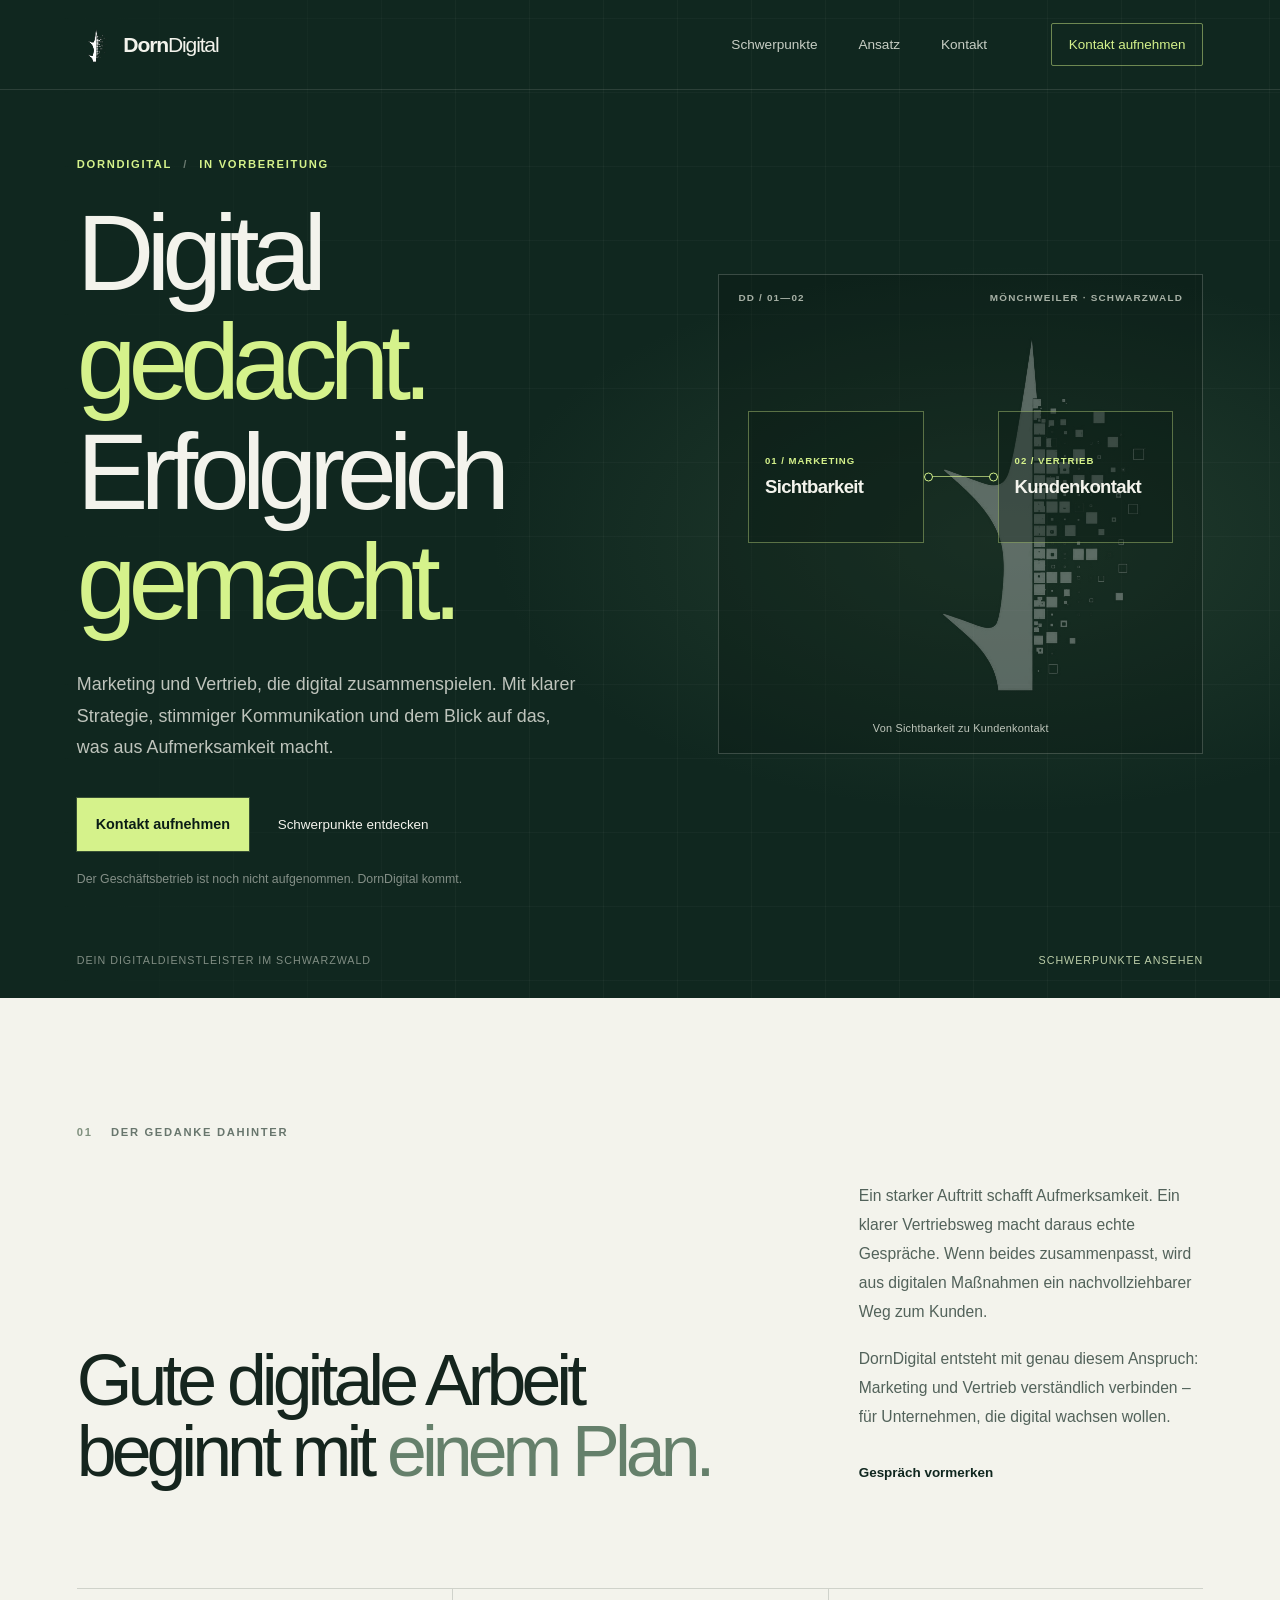
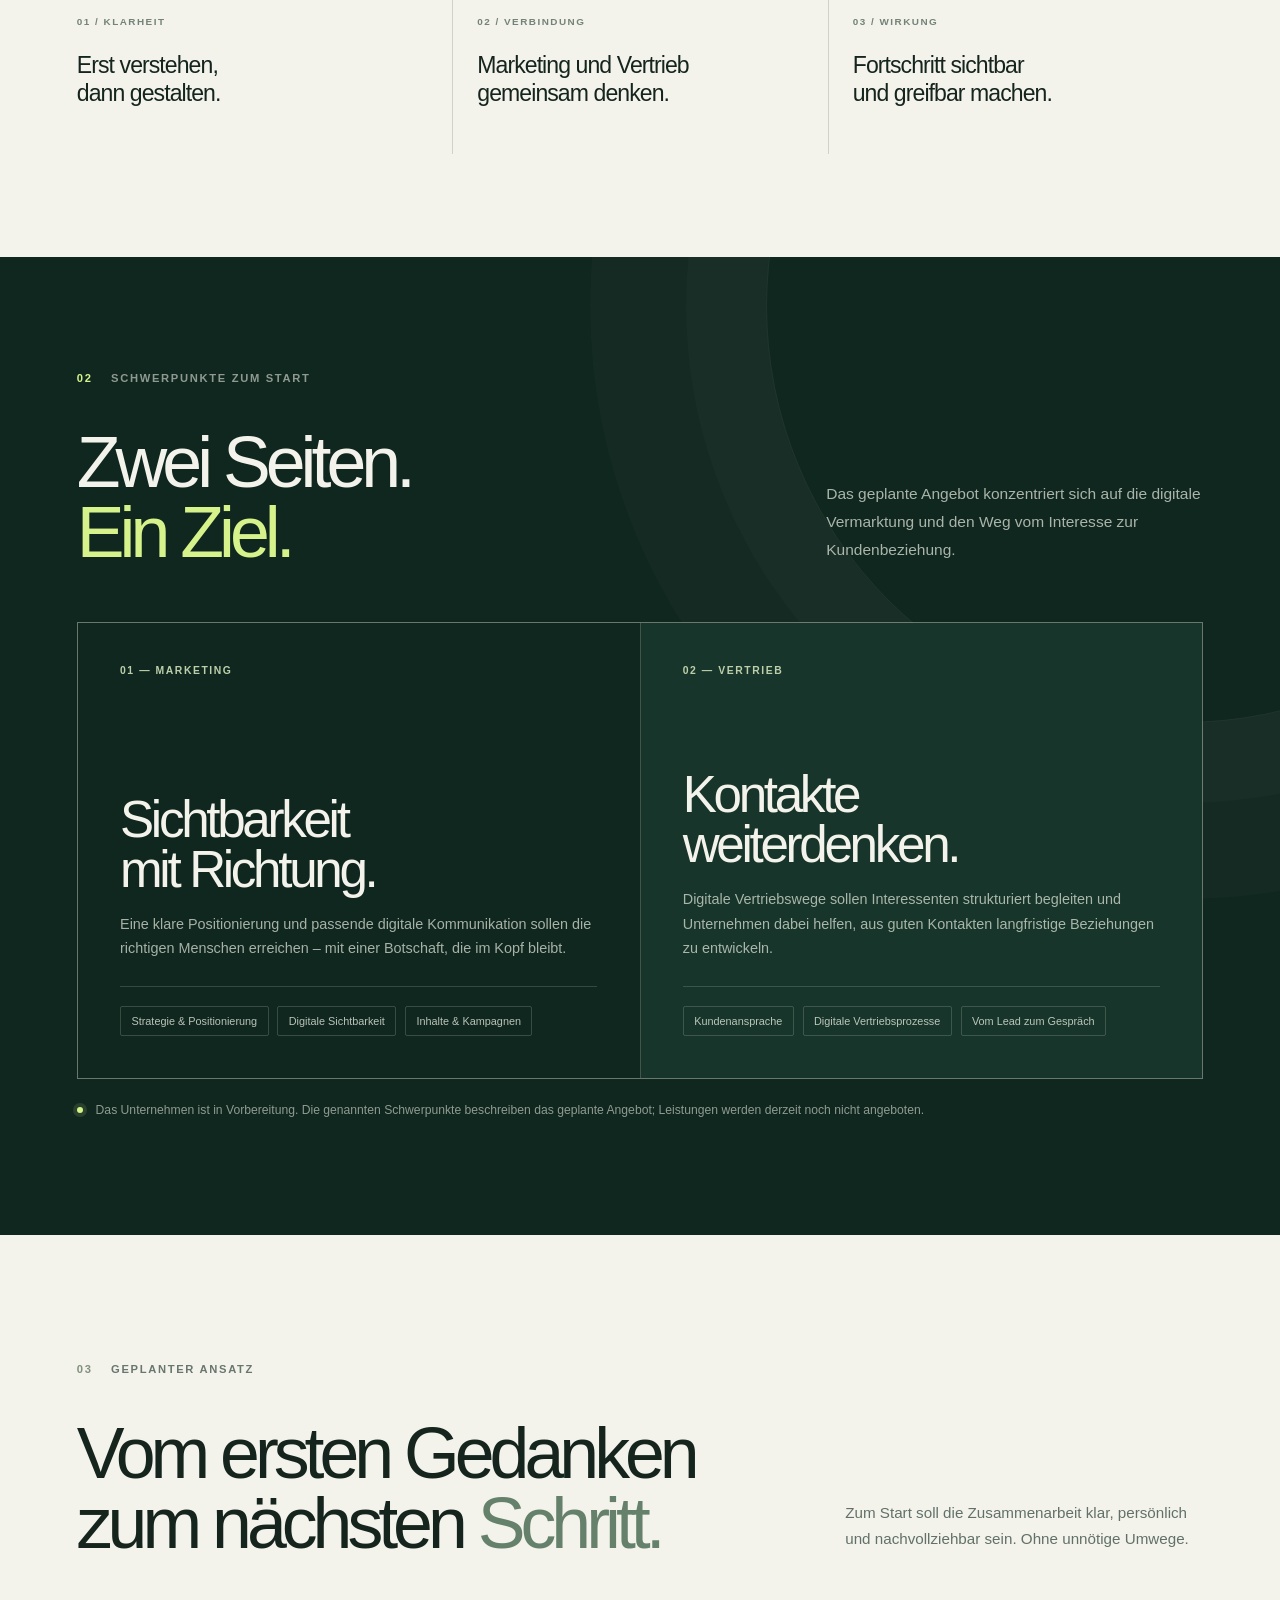
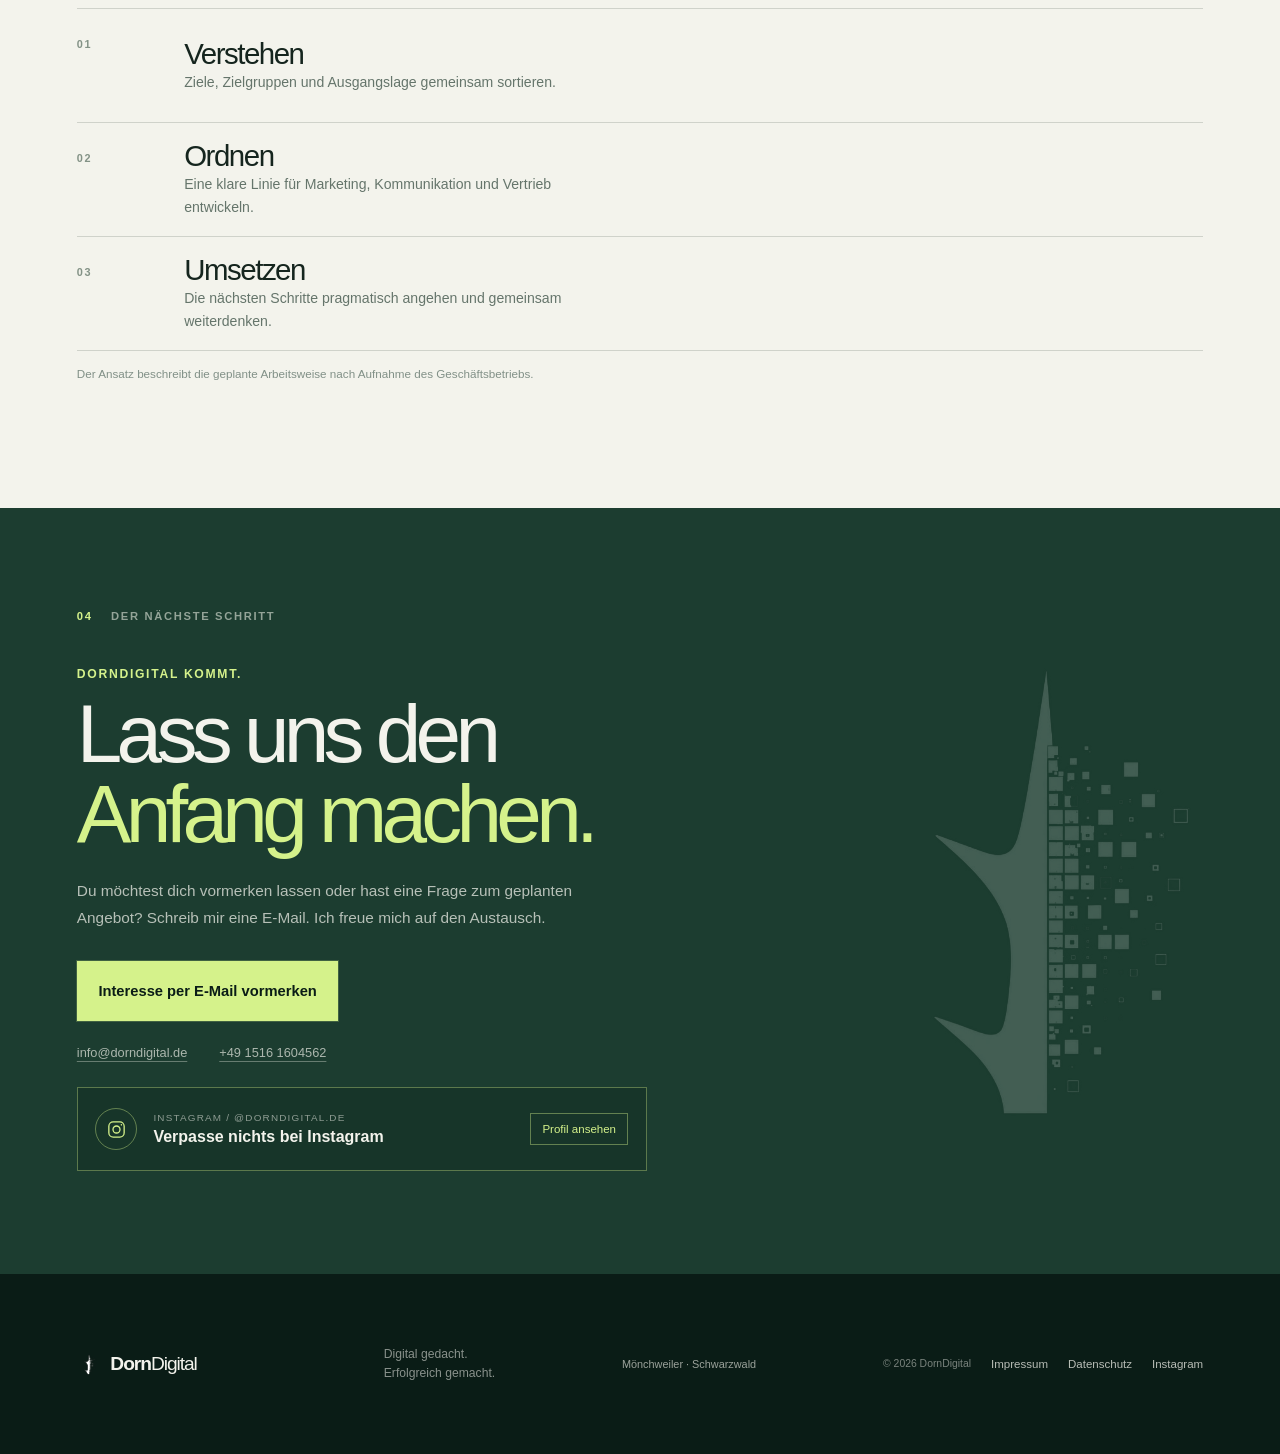
==== commit a06e17e7: "Fix homepage logo and favicon paths" ====
--- a/index.html
+++ b/index.html
@@ -10,14 +10,14 @@
   <meta property="og:description" content="Marketing und Vertrieb, die digital zusammenspielen. DornDigital befindet sich in Vorbereitung.">
   <meta property="og:url" content="https://dorndigital.de/">
   <title>DornDigital — Digital gedacht. Erfolgreich gemacht.</title>
-  <link rel="icon" href="/assets/favicon.svg" type="image/svg+xml">
+  <link rel="icon" href="/favicon.svg" type="image/svg+xml">
   <link rel="stylesheet" href="/styles.css">
 </head>
 <body>
   <a class="skip-link" href="#inhalt">Zum Inhalt springen</a>
   <header class="site-header">
     <a class="brand" href="/" aria-label="DornDigital – Startseite">
-      <img class="brand-mark" src="/assets/dorndigital-logo-mark.svg" alt="" width="31" height="38">
+      <img class="brand-mark" src="/dorndigital-logo-mark.svg" alt="" width="31" height="38">
       <span class="brand-name"><strong>Dorn</strong><span>Digital</span></span>
     </a>
     <nav class="desktop-nav" aria-label="Hauptnavigation">
@@ -52,7 +52,7 @@
 
       <div class="hero-art" aria-label="DornDigital – Marketing trifft Vertrieb">
         <div class="art-topline"><span>DD / 01—02</span><span>Mönchweiler · Schwarzwald</span></div>
-        <img class="art-mark" src="/assets/dorndigital-logo-mark.svg" alt="" aria-hidden="true">
+        <img class="art-mark" src="/dorndigital-logo-mark.svg" alt="" aria-hidden="true">
         <div class="art-flow" role="img" aria-label="Marketing schafft Sichtbarkeit und verbindet sie mit Vertrieb und Kundenkontakt">
           <div class="art-stage"><span>01 / Marketing</span><strong>Sichtbarkeit</strong></div>
           <div class="art-connector" aria-hidden="true"></div>
@@ -122,7 +122,7 @@
     </section>
 
     <section class="contact-section section-pad" id="kontakt" aria-labelledby="contact-title">
-      <div class="contact-mark-wrap" aria-hidden="true"><img src="/assets/dorndigital-logo-mark.svg" alt=""></div>
+      <div class="contact-mark-wrap" aria-hidden="true"><img src="/dorndigital-logo-mark.svg" alt=""></div>
       <div class="contact-content">
         <div class="section-kicker section-kicker-light"><span>04</span><span>Der nächste Schritt</span></div>
         <p class="contact-eyebrow">DornDigital kommt.</p>
@@ -143,7 +143,7 @@
 
   <footer class="site-footer">
     <a class="brand footer-brand" href="/" aria-label="DornDigital – Startseite">
-      <img class="brand-mark" src="/assets/dorndigital-logo-mark.svg" alt="" width="27" height="34">
+      <img class="brand-mark" src="/dorndigital-logo-mark.svg" alt="" width="27" height="34">
       <span class="brand-name"><strong>Dorn</strong><span>Digital</span></span>
     </a>
     <p class="footer-slogan">Digital gedacht.<br>Erfolgreich gemacht.</p>
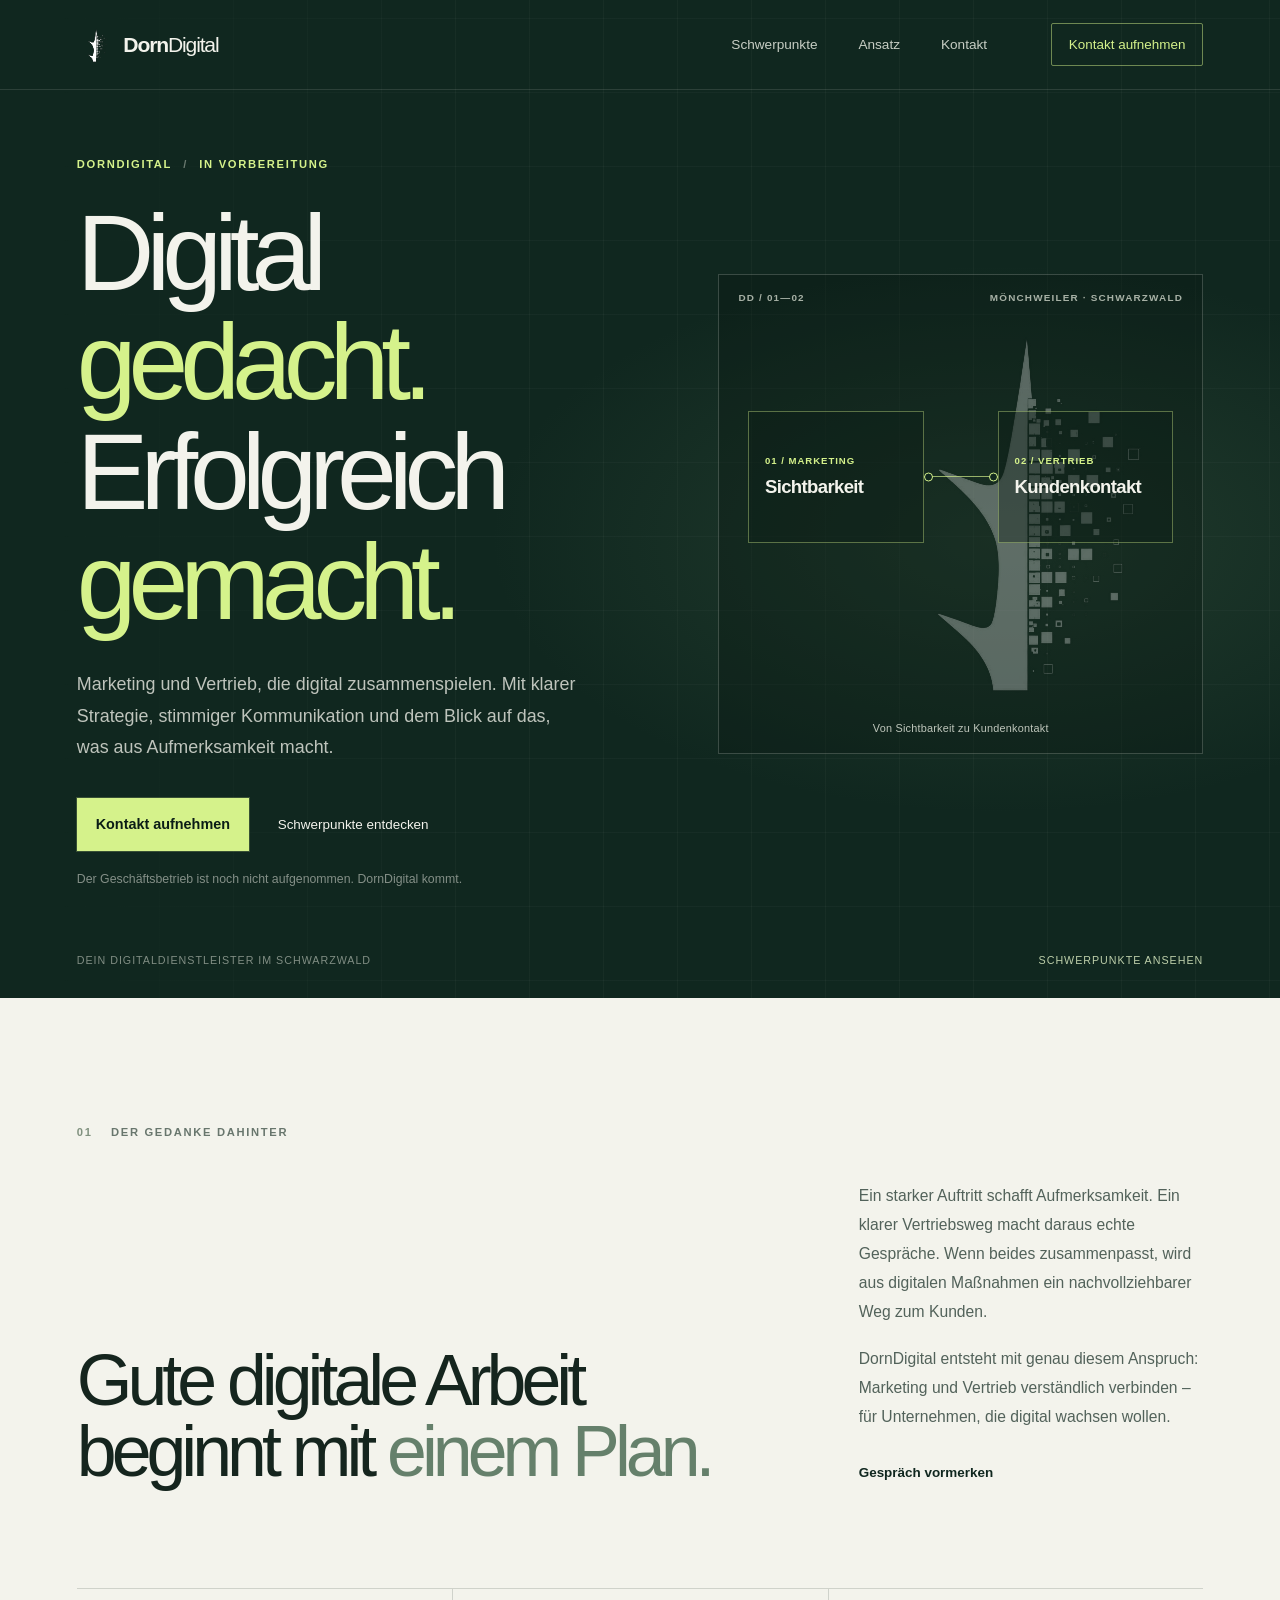
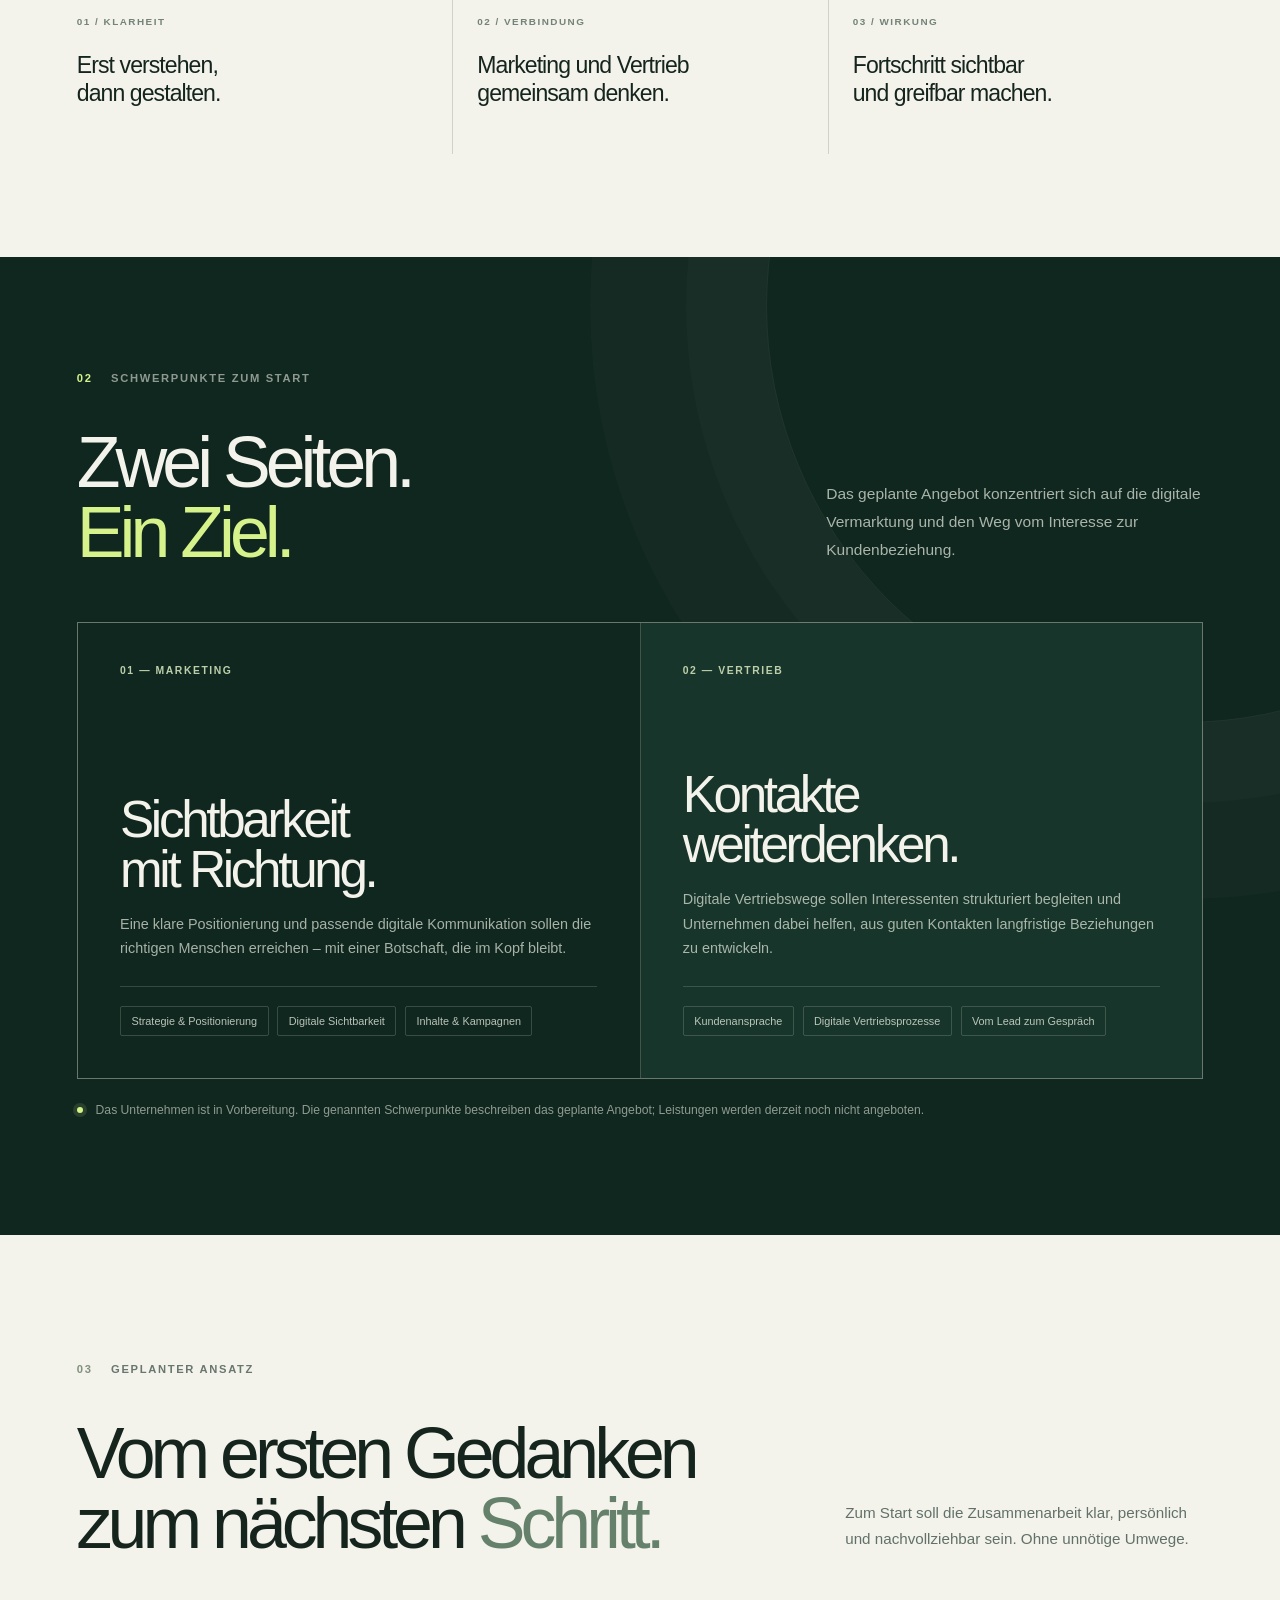
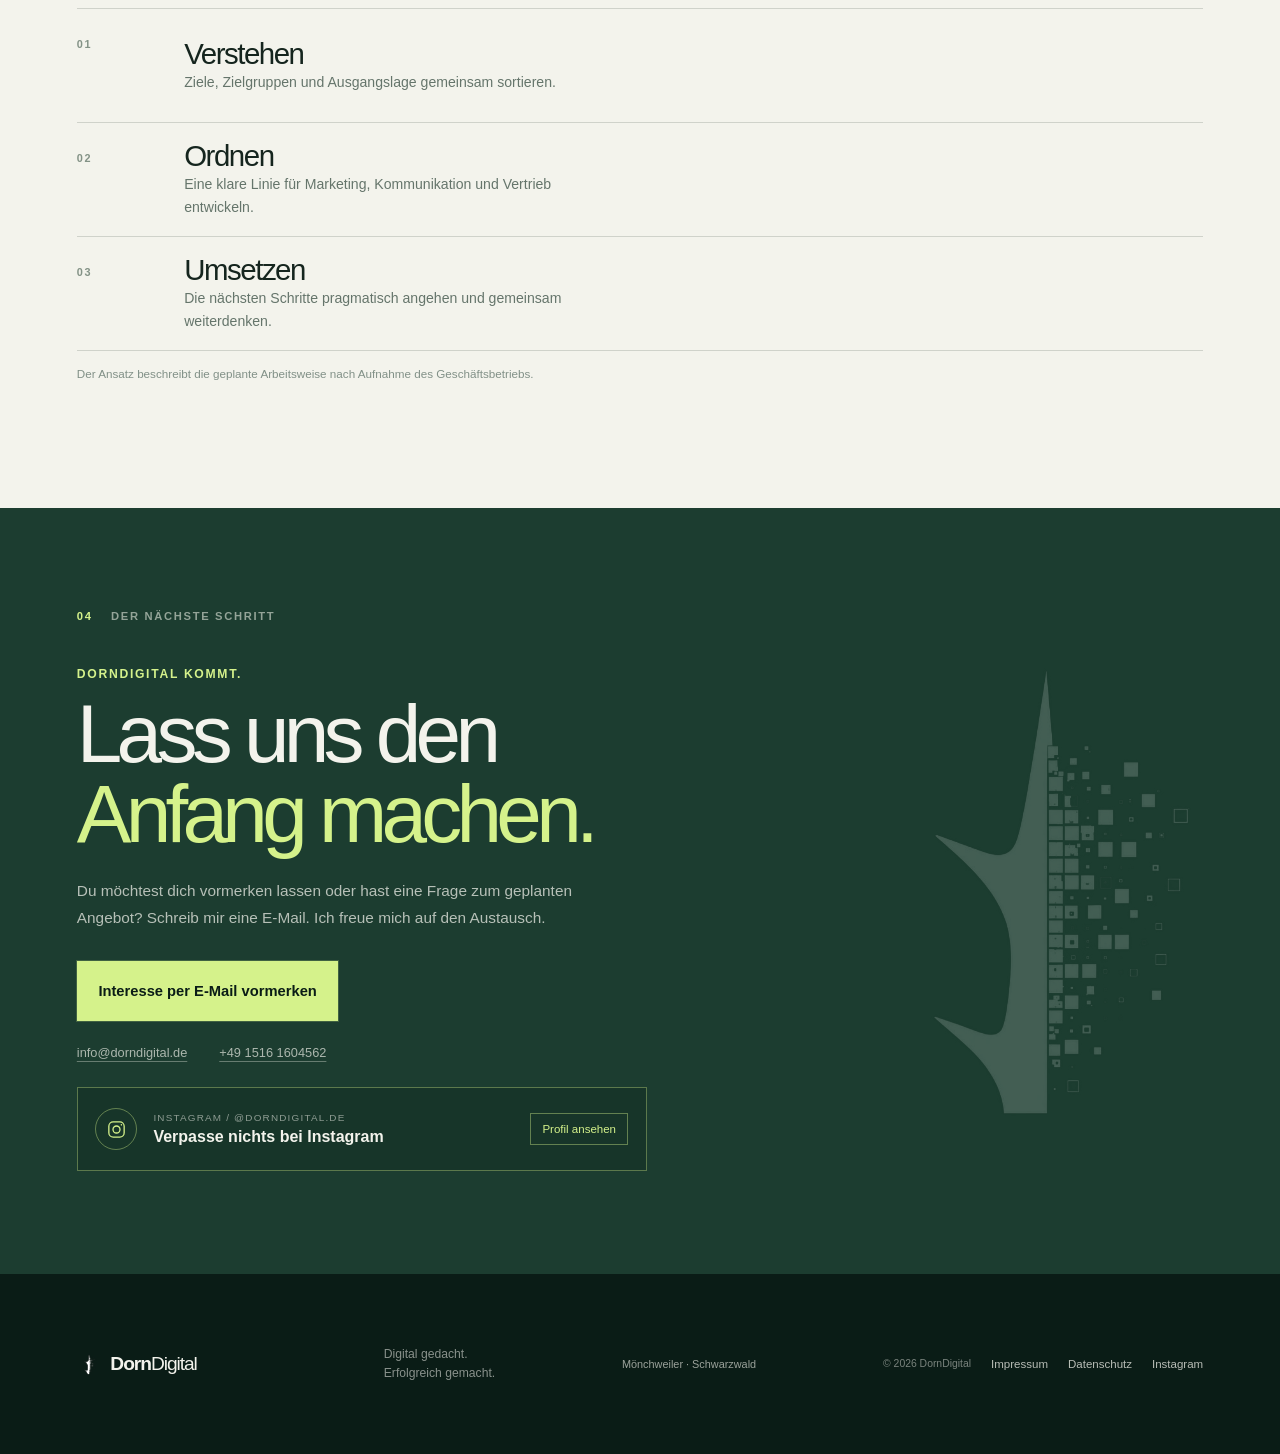
==== commit f27a1391: "Bust cached styles after responsive logo fix" ====
--- a/index.html
+++ b/index.html
@@ -11,7 +11,7 @@
   <meta property="og:url" content="https://dorndigital.de/">
   <title>DornDigital — Digital gedacht. Erfolgreich gemacht.</title>
   <link rel="icon" href="/favicon.svg" type="image/svg+xml">
-  <link rel="stylesheet" href="/styles.css">
+  <link rel="stylesheet" href="/styles.css?v=dee6485">
 </head>
 <body>
   <a class="skip-link" href="#inhalt">Zum Inhalt springen</a>
--- a/styles.css
+++ b/styles.css
@@ -60,7 +60,7 @@
 .hero-note { margin: 1.3rem 0 0; color: rgba(243, 243, 236, .51); font-size: .77rem; }
 .hero-art { display: flex; min-height: 480px; flex-direction: column; justify-content: space-between; align-self: center; overflow: hidden; border: 1px solid rgba(241, 245, 233, .2); background: rgba(9, 25, 19, .35); }
 .art-topline { display: flex; justify-content: space-between; gap: 1rem; padding: 1.1rem 1.2rem; color: rgba(240, 244, 232, .68); font-size: .62rem; letter-spacing: .12em; }
-.art-mark { position: absolute; z-index: 0; top: 6%; right: -1%; width: min(78%, 400px); height: 88%; object-fit: contain; opacity: .3; }
+.art-mark { position: absolute; z-index: 0; top: 6%; right: 0; width: min(78%, 400px); height: 88%; object-fit: contain; opacity: .3; }
 .art-flow { position: relative; z-index: 1; display: grid; width: 100%; grid-template-columns: minmax(0, 1fr) minmax(42px, .42fr) minmax(0, 1fr); align-items: center; margin: auto; padding: 0 clamp(1rem, 3vw, 1.8rem); }
 .art-stage { display: flex; min-height: 132px; flex-direction: column; justify-content: center; gap: .7rem; padding: 1rem; border: 1px solid rgba(213, 242, 139, .38); background: rgba(10, 28, 22, .4); }
 .art-stage > span { color: var(--sage); font-size: .6rem; font-weight: 650; letter-spacing: .1em; text-transform: uppercase; }
@@ -201,7 +201,7 @@
   .hero-actions { align-items: flex-start; flex-direction: column; gap: 1.25rem; margin-top: 1.6rem; }
   .hero-note { max-width: 290px; font-size: .72rem; line-height: 1.6; }
   .hero-art { min-height: 350px; }
-  .art-mark { top: 6%; right: -1%; width: 78%; height: 88%; }
+  .art-mark { top: 6%; right: 0; width: 78%; height: 88%; }
   .art-flow { grid-template-columns: minmax(0, 1fr) minmax(25px, .32fr) minmax(0, 1fr); padding: 0 1rem; }
   .art-stage { min-height: 118px; gap: .55rem; padding: .7rem; }
   .art-stage > span { font-size: .52rem; letter-spacing: .07em; }
@@ -233,7 +233,7 @@
   .step p { font-size: .78rem; }
   .approach-note { max-width: 330px; line-height: 1.6; }
   .contact-section { min-height: 0; padding-top: 4.8rem; padding-bottom: 4.8rem; }
-  .contact-mark-wrap { top: 8%; right: -18%; width: 72vw; height: 80%; opacity: .12; }
+  .contact-mark-wrap { top: 8%; right: 0; width: min(64vw, 270px); height: 80%; opacity: .12; }
   .contact-eyebrow { margin-top: 2.2rem; }
   .contact-content h2 { font-size: clamp(3rem, 12vw, 5.2rem); }
   .contact-copy { font-size: .9rem; }
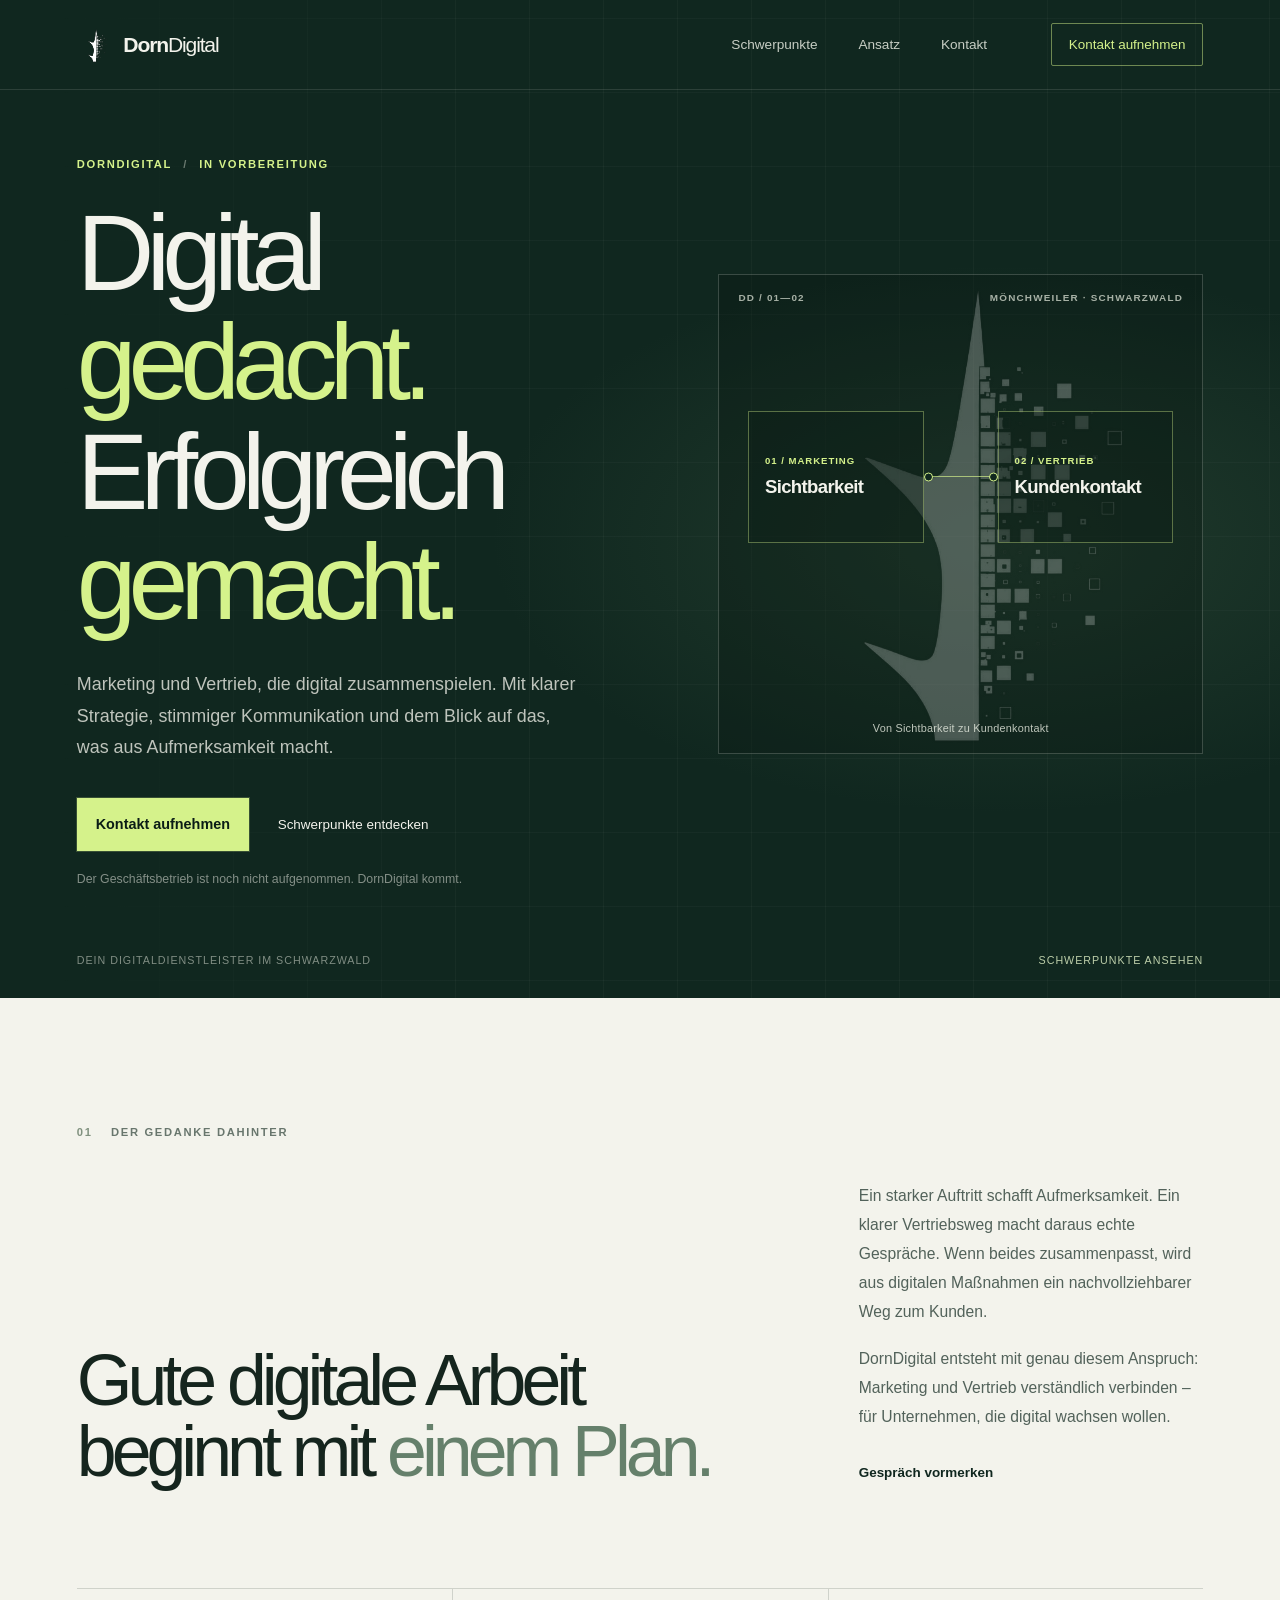
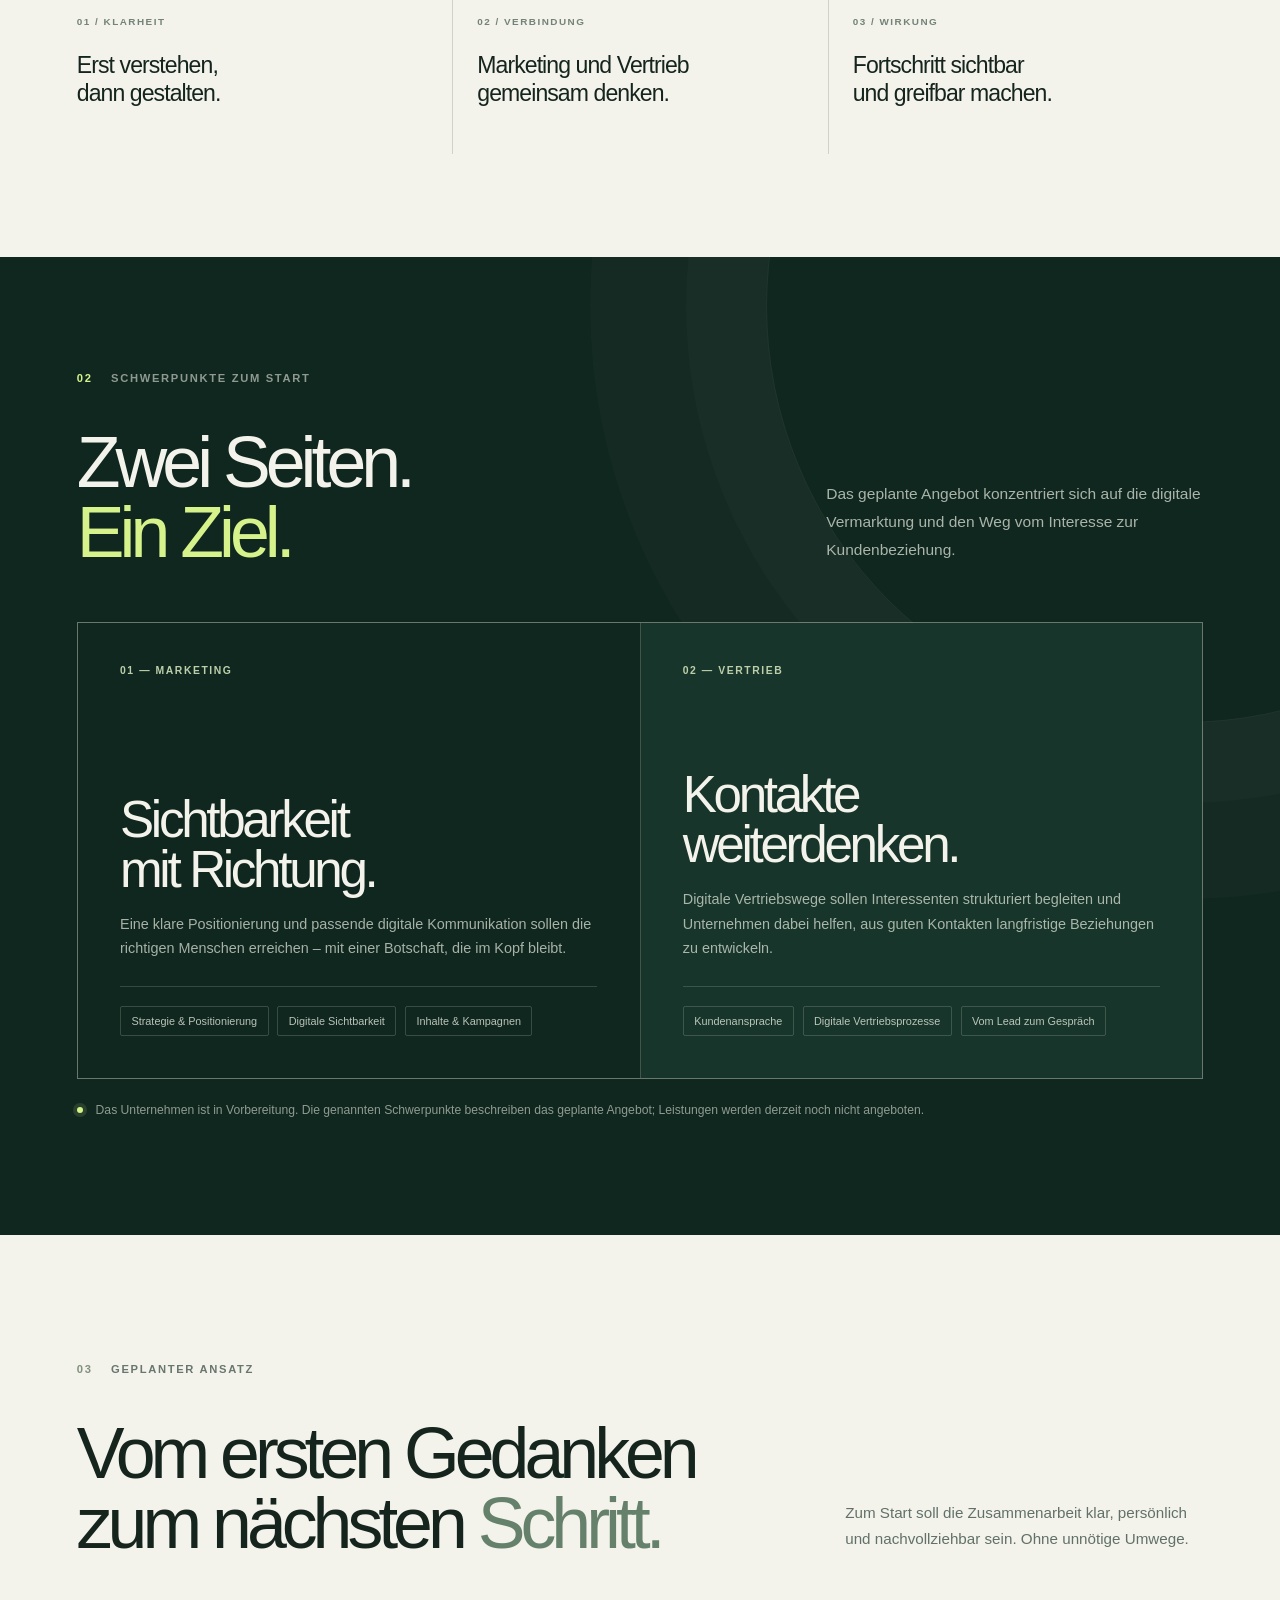
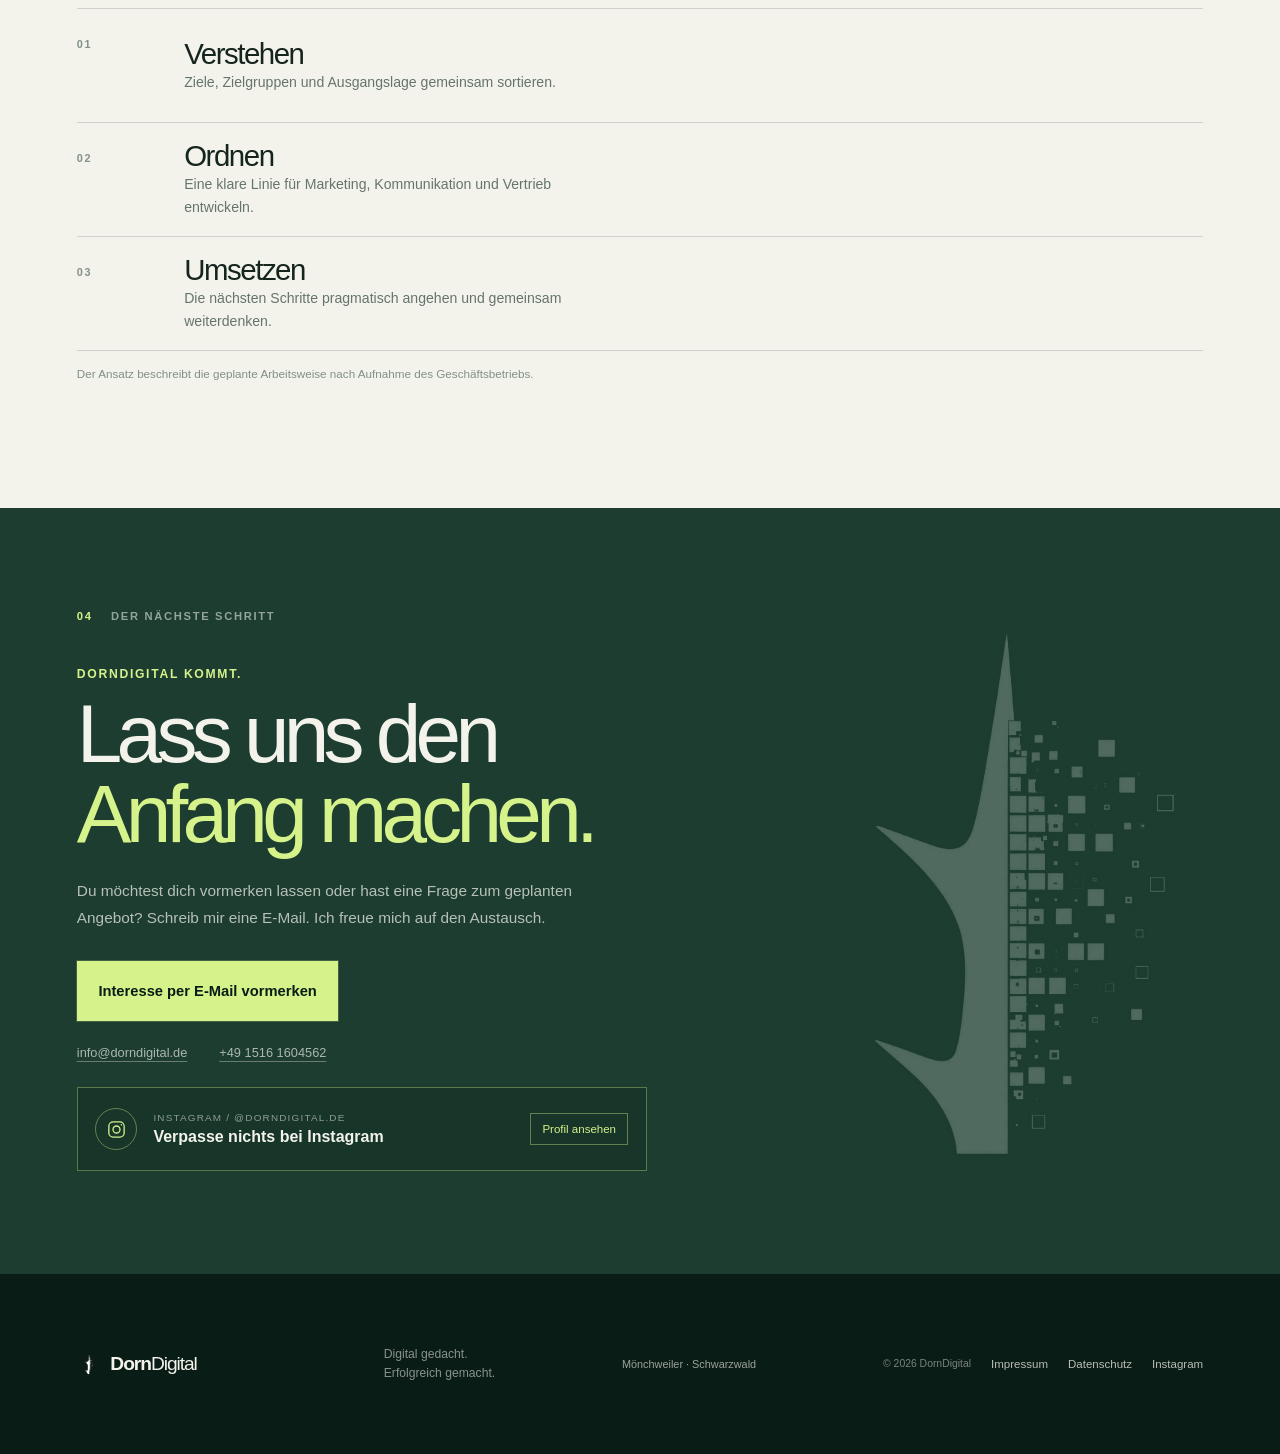
==== commit eee4434d: "Fix homepage email links and asset cache" ====
--- a/index.html
+++ b/index.html
@@ -10,8 +10,8 @@
   <meta property="og:description" content="Marketing und Vertrieb, die digital zusammenspielen. DornDigital befindet sich in Vorbereitung.">
   <meta property="og:url" content="https://dorndigital.de/">
   <title>DornDigital — Digital gedacht. Erfolgreich gemacht.</title>
-  <link rel="icon" href="/favicon.svg" type="image/svg+xml">
-  <link rel="stylesheet" href="/styles.css?v=dee6485">
+  <link rel="icon" href="/favicon.svg?v=color-20261115" type="image/svg+xml">
+  <link rel="stylesheet" href="/styles.css?v=logo-fix-20261115">
 </head>
 <body>
   <a class="skip-link" href="#inhalt">Zum Inhalt springen</a>
@@ -25,7 +25,7 @@
       <a href="#ansatz">Ansatz</a>
       <a href="#kontakt">Kontakt</a>
     </nav>
-    <a class="header-cta" href="mailto:info@dorndigital.de?subject=Interesse%20an%20DornDigital">Kontakt aufnehmen</a>
+    <!--email_off--><a class="header-cta" href="mailto:info@dorndigital.de?subject=Interesse%20an%20DornDigital">Kontakt aufnehmen</a><!--/email_off-->
     <details class="mobile-nav">
       <summary aria-label="Menü öffnen"><span></span><span></span></summary>
       <nav aria-label="Mobile Navigation">
@@ -44,7 +44,7 @@
         <h1 id="hero-title">Digital<br><em>gedacht.</em><br>Erfolgreich<br><em>gemacht.</em></h1>
         <p class="hero-intro">Marketing und Vertrieb, die digital zusammenspielen. Mit klarer Strategie, stimmiger Kommunikation und dem Blick auf das, was aus Aufmerksamkeit macht.</p>
         <div class="hero-actions">
-          <a class="button button-primary" href="mailto:info@dorndigital.de?subject=Interesse%20an%20DornDigital">Kontakt aufnehmen</a>
+          <!--email_off--><a class="button button-primary" href="mailto:info@dorndigital.de?subject=Interesse%20an%20DornDigital">Kontakt aufnehmen</a><!--/email_off-->
           <a class="text-link" href="#schwerpunkte">Schwerpunkte entdecken</a>
         </div>
         <p class="hero-note">Der Geschäftsbetrieb ist noch nicht aufgenommen. DornDigital kommt.</p>
@@ -70,7 +70,7 @@
         <div class="intro-text">
           <p>Ein starker Auftritt schafft Aufmerksamkeit. Ein klarer Vertriebsweg macht daraus echte Gespräche. Wenn beides zusammenpasst, wird aus digitalen Maßnahmen ein nachvollziehbarer Weg zum Kunden.</p>
           <p>DornDigital entsteht mit genau diesem Anspruch: Marketing und Vertrieb verständlich verbinden – für Unternehmen, die digital wachsen wollen.</p>
-          <a class="inline-link" href="mailto:info@dorndigital.de?subject=Gespr%C3%A4ch%20mit%20DornDigital">Gespräch vormerken</a>
+          <!--email_off--><a class="inline-link" href="mailto:info@dorndigital.de?subject=Gespr%C3%A4ch%20mit%20DornDigital">Gespräch vormerken</a><!--/email_off-->
         </div>
       </div>
       <div class="principles" aria-label="Drei Leitgedanken">
@@ -128,8 +128,8 @@
         <p class="contact-eyebrow">DornDigital kommt.</p>
         <h2 id="contact-title">Lass uns den<br><span>Anfang machen.</span></h2>
         <p class="contact-copy">Du möchtest dich vormerken lassen oder hast eine Frage zum geplanten Angebot? Schreib mir eine E-Mail. Ich freue mich auf den Austausch.</p>
-        <a class="button button-primary button-large" href="mailto:info@dorndigital.de?subject=Interesse%20an%20DornDigital">Interesse per E-Mail vormerken</a>
-        <div class="contact-details"><a href="mailto:info@dorndigital.de">info@dorndigital.de</a><a href="tel:+4915161604562">+49 1516 1604562</a></div>
+        <!--email_off--><a class="button button-primary button-large" href="mailto:info@dorndigital.de?subject=Interesse%20an%20DornDigital">Interesse per E-Mail vormerken</a><!--/email_off-->
+        <div class="contact-details"><!--email_off--><a href="mailto:info@dorndigital.de">info@dorndigital.de</a><!--/email_off--><a href="tel:+4915161604562">+49 1516 1604562</a></div>
         <a class="instagram-card" href="https://www.instagram.com/dorndigital.de/" target="_blank" rel="noopener noreferrer">
           <span class="instagram-card-icon" aria-hidden="true">
             <svg viewBox="0 0 24 24" fill="none"><rect x="3.25" y="3.25" width="17.5" height="17.5" rx="5"/><circle cx="12" cy="12" r="4"/><circle class="instagram-dot" cx="17.6" cy="6.7" r=".9"/></svg>
--- a/styles.css
+++ b/styles.css
@@ -58,9 +58,9 @@
 .text-link, .inline-link { display: inline-flex; align-items: center; width: fit-content; color: var(--paper); font-size: .84rem; text-decoration: none; }
 .text-link:hover, .inline-link:hover { text-decoration: underline; text-underline-offset: 4px; }
 .hero-note { margin: 1.3rem 0 0; color: rgba(243, 243, 236, .51); font-size: .77rem; }
-.hero-art { display: flex; min-height: 480px; flex-direction: column; justify-content: space-between; align-self: center; overflow: hidden; border: 1px solid rgba(241, 245, 233, .2); background: rgba(9, 25, 19, .35); }
-.art-topline { display: flex; justify-content: space-between; gap: 1rem; padding: 1.1rem 1.2rem; color: rgba(240, 244, 232, .68); font-size: .62rem; letter-spacing: .12em; }
-.art-mark { position: absolute; z-index: 0; top: 6%; right: 0; width: min(78%, 400px); height: 88%; object-fit: contain; opacity: .3; }
+.hero-art { position: relative; isolation: isolate; display: flex; min-height: 480px; flex-direction: column; justify-content: space-between; align-self: center; overflow: visible; border: 1px solid rgba(241, 245, 233, .2); background: rgba(9, 25, 19, .35); }
+.art-topline { position: relative; z-index: 2; display: flex; justify-content: space-between; gap: 1rem; padding: 1.1rem 1.2rem; color: rgba(240, 244, 232, .68); font-size: .62rem; letter-spacing: .12em; }
+.art-mark { position: absolute; z-index: 0; top: 50%; left: 50%; width: min(122%, 600px); height: 122%; object-fit: contain; opacity: .24; pointer-events: none; transform: translate(-50%, -50%); }
 .art-flow { position: relative; z-index: 1; display: grid; width: 100%; grid-template-columns: minmax(0, 1fr) minmax(42px, .42fr) minmax(0, 1fr); align-items: center; margin: auto; padding: 0 clamp(1rem, 3vw, 1.8rem); }
 .art-stage { display: flex; min-height: 132px; flex-direction: column; justify-content: center; gap: .7rem; padding: 1rem; border: 1px solid rgba(213, 242, 139, .38); background: rgba(10, 28, 22, .4); }
 .art-stage > span { color: var(--sage); font-size: .6rem; font-weight: 650; letter-spacing: .1em; text-transform: uppercase; }
@@ -119,7 +119,7 @@
 .approach-note { margin: 1rem 0 0; color: #819087; font-size: .73rem; }
 
 .contact-section { position: relative; overflow: hidden; min-height: 550px; padding-top: clamp(4.5rem, 8vw, 7.3rem); padding-bottom: clamp(4.5rem, 8vw, 7.3rem); background: var(--forest-soft); color: var(--paper); }
-.contact-mark-wrap { position: absolute; top: -10%; right: 1%; width: min(38vw, 475px); height: 120%; opacity: .17; }
+.contact-mark-wrap { position: absolute; top: 5%; right: 1%; width: min(48vw, 560px); height: 90%; opacity: .23; pointer-events: none; }
 .contact-mark-wrap img { width: 100%; height: 100%; object-fit: contain; }
 .contact-content { position: relative; z-index: 1; max-width: 760px; }
 .contact-eyebrow { margin: 2.8rem 0 .8rem; color: var(--sage); font-size: .76rem; font-weight: 650; letter-spacing: .14em; text-transform: uppercase; }
@@ -201,7 +201,7 @@
   .hero-actions { align-items: flex-start; flex-direction: column; gap: 1.25rem; margin-top: 1.6rem; }
   .hero-note { max-width: 290px; font-size: .72rem; line-height: 1.6; }
   .hero-art { min-height: 350px; }
-  .art-mark { top: 6%; right: 0; width: 78%; height: 88%; }
+  .art-mark { top: 50%; left: 50%; width: min(118%, 420px); height: 118%; transform: translate(-50%, -50%); }
   .art-flow { grid-template-columns: minmax(0, 1fr) minmax(25px, .32fr) minmax(0, 1fr); padding: 0 1rem; }
   .art-stage { min-height: 118px; gap: .55rem; padding: .7rem; }
   .art-stage > span { font-size: .52rem; letter-spacing: .07em; }
@@ -233,7 +233,7 @@
   .step p { font-size: .78rem; }
   .approach-note { max-width: 330px; line-height: 1.6; }
   .contact-section { min-height: 0; padding-top: 4.8rem; padding-bottom: 4.8rem; }
-  .contact-mark-wrap { top: 8%; right: 0; width: min(64vw, 270px); height: 80%; opacity: .12; }
+  .contact-mark-wrap { top: 5%; right: 0; width: min(88vw, 350px); height: 90%; opacity: .19; }
   .contact-eyebrow { margin-top: 2.2rem; }
   .contact-content h2 { font-size: clamp(3rem, 12vw, 5.2rem); }
   .contact-copy { font-size: .9rem; }
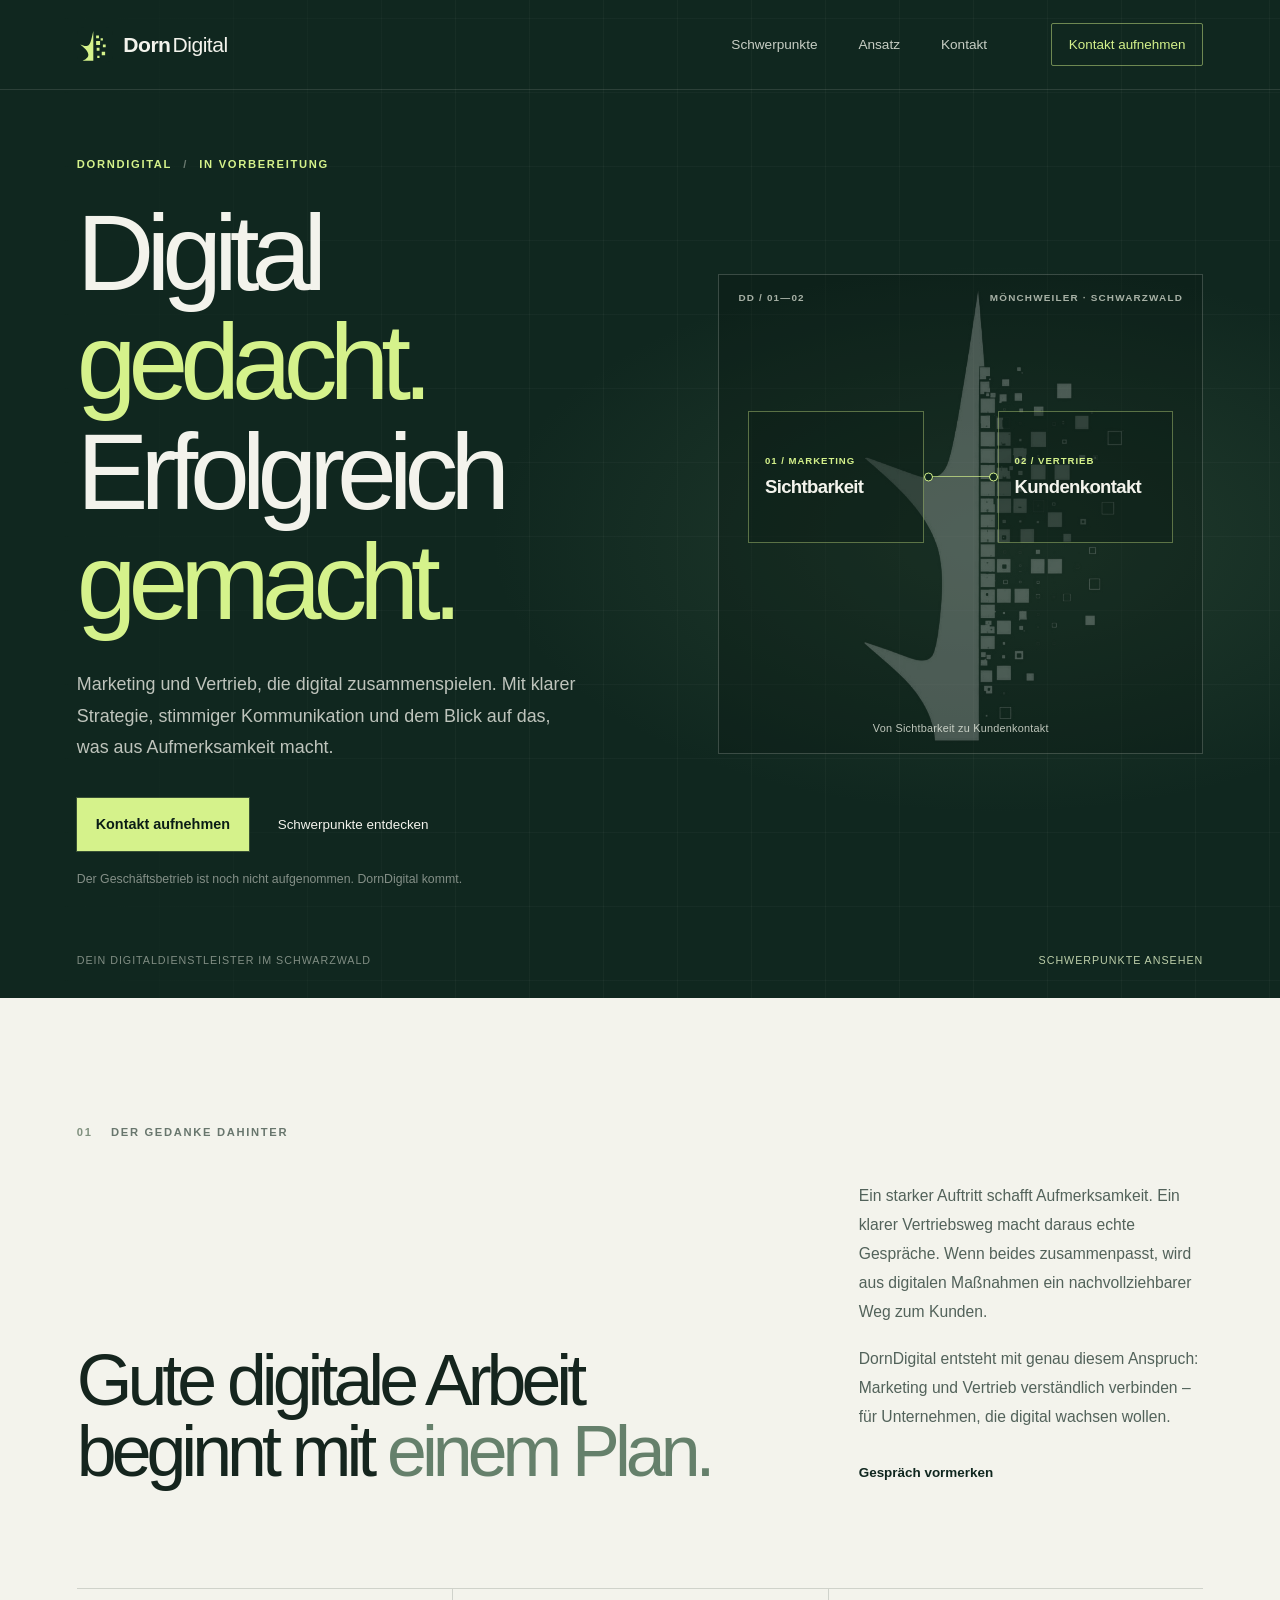
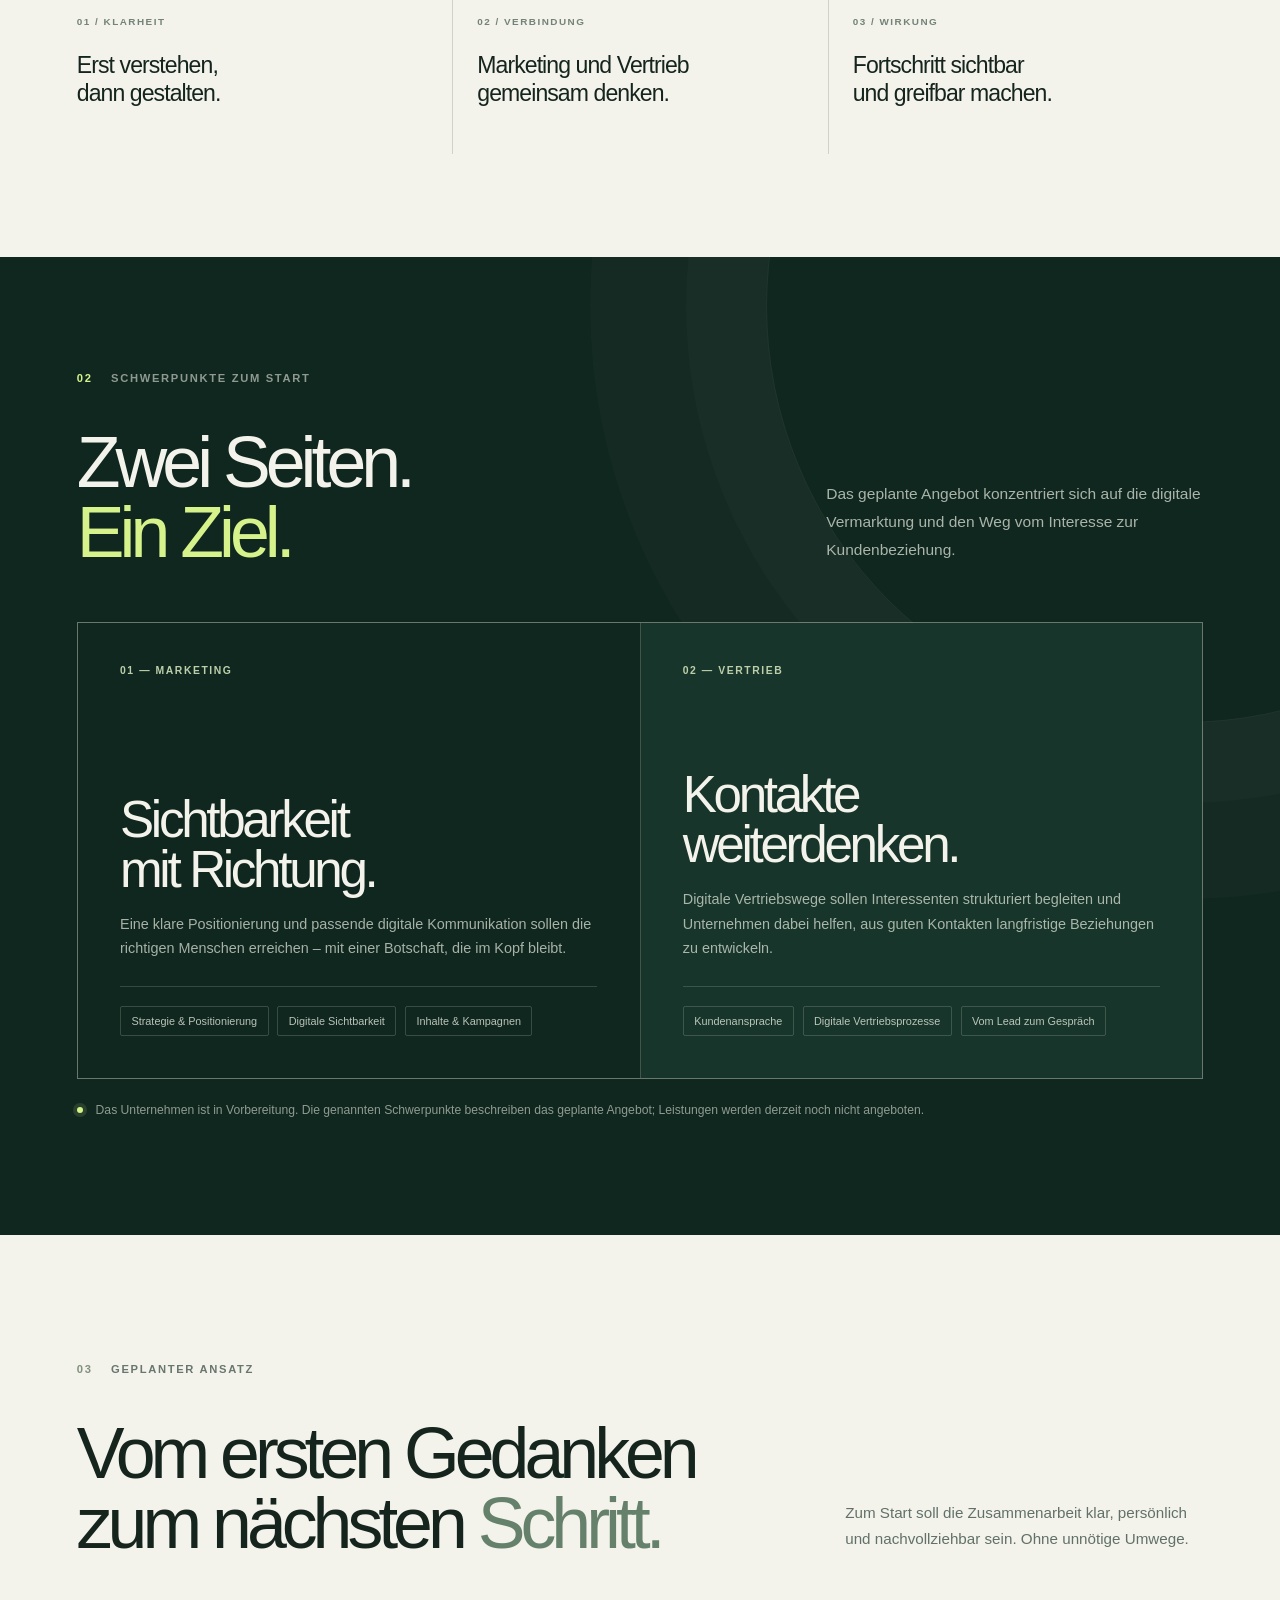
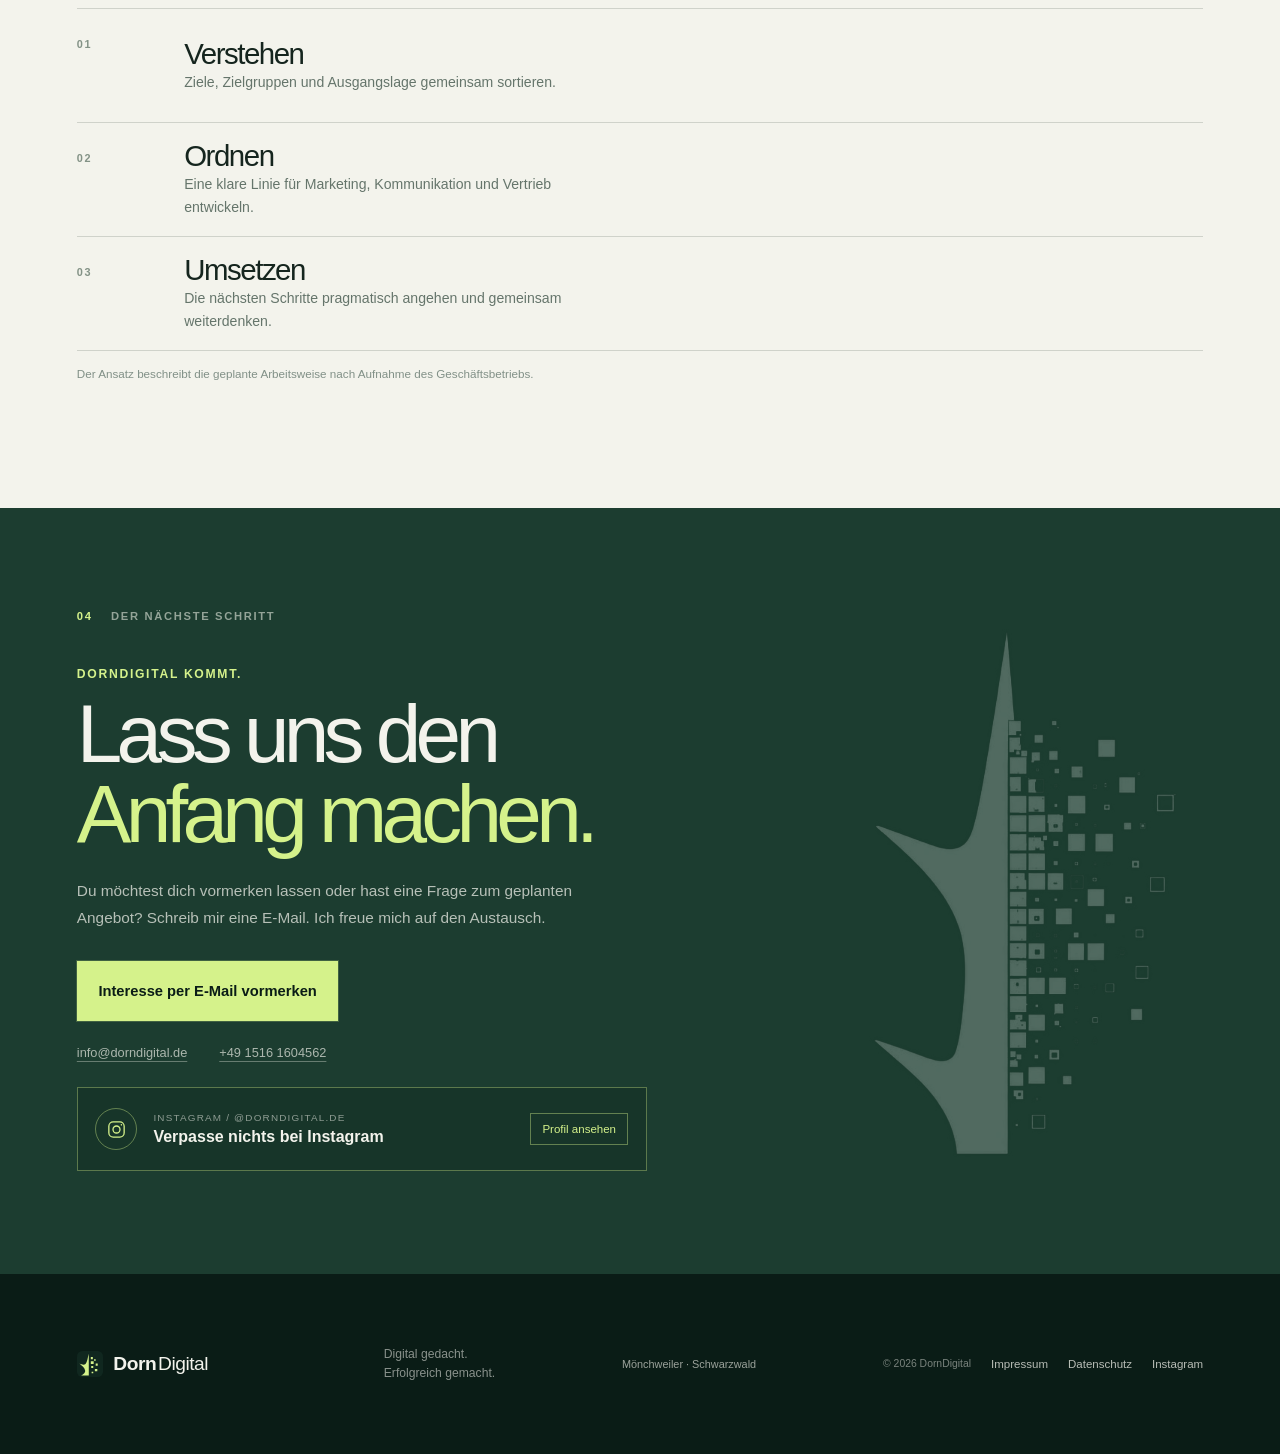
==== commit aa353a55: "Use colored favicon mark in homepage branding" ====
--- a/index.html
+++ b/index.html
@@ -11,13 +11,13 @@
   <meta property="og:url" content="https://dorndigital.de/">
   <title>DornDigital — Digital gedacht. Erfolgreich gemacht.</title>
   <link rel="icon" href="/favicon.svg?v=color-20261115" type="image/svg+xml">
-  <link rel="stylesheet" href="/styles.css?v=logo-fix-20261115">
+  <link rel="stylesheet" href="/styles.css?v=header-logo-20261116">
 </head>
 <body>
   <a class="skip-link" href="#inhalt">Zum Inhalt springen</a>
   <header class="site-header">
     <a class="brand" href="/" aria-label="DornDigital – Startseite">
-      <img class="brand-mark" src="/dorndigital-logo-mark.svg" alt="" width="31" height="38">
+      <img class="brand-mark" src="/favicon.svg?v=color-20261115" alt="" width="36" height="36">
       <span class="brand-name"><strong>Dorn</strong><span>Digital</span></span>
     </a>
     <nav class="desktop-nav" aria-label="Hauptnavigation">
@@ -143,7 +143,7 @@
 
   <footer class="site-footer">
     <a class="brand footer-brand" href="/" aria-label="DornDigital – Startseite">
-      <img class="brand-mark" src="/dorndigital-logo-mark.svg" alt="" width="27" height="34">
+      <img class="brand-mark" src="/favicon.svg?v=color-20261115" alt="" width="26" height="26">
       <span class="brand-name"><strong>Dorn</strong><span>Digital</span></span>
     </a>
     <p class="footer-slogan">Digital gedacht.<br>Erfolgreich gemacht.</p>
--- a/styles.css
+++ b/styles.css
@@ -28,7 +28,7 @@
 .site-header { position: absolute; z-index: 10; top: 0; left: 0; display: flex; width: 100%; height: 90px; align-items: center; justify-content: space-between; padding: 0 var(--page-gutter); border-bottom: 1px solid rgba(245, 247, 238, .12); color: var(--paper); }
 .brand { display: inline-flex; min-width: max-content; align-items: center; gap: .66rem; color: inherit; text-decoration: none; }
 .brand-mark { width: 36px; height: 36px; object-fit: contain; }
-.brand-name { display: inline-flex; align-items: baseline; font-size: 1.32rem; letter-spacing: -.055em; }
+.brand-name { display: inline-flex; align-items: baseline; column-gap: .1em; font-size: 1.32rem; letter-spacing: -.025em; }
 .brand-name strong { font-weight: 720; }
 .brand-name > span { font-weight: 300; }
 .desktop-nav { display: flex; align-items: center; gap: clamp(1.5rem, 3.2vw, 3.4rem); margin-left: auto; margin-right: clamp(2rem, 5vw, 5.5rem); }
@@ -142,7 +142,7 @@
 
 .site-footer { display: grid; grid-template-columns: 1.2fr .9fr 1fr auto; align-items: center; gap: 2rem; min-height: 180px; padding: 2.5rem var(--page-gutter); background: var(--forest-deep); color: var(--paper); }
 .footer-brand { align-self: center; }
-.footer-brand .brand-mark { width: 23px; height: 31px; }
+.footer-brand .brand-mark { width: 26px; height: 26px; }
 .footer-brand .brand-name { font-size: 1.2rem; }
 .footer-slogan { align-self: center; margin: 0; color: rgba(243, 243, 236, .55); font-size: .76rem; line-height: 1.55; }
 .footer-meta { display: flex; flex-direction: column; gap: .55rem; color: rgba(243, 243, 236, .62); font-size: .68rem; }
@@ -173,6 +173,7 @@
   .hero { min-height: 760px; grid-template-columns: minmax(0, 1fr) minmax(260px, .72fr); gap: 2rem; }
   .hero h1 { font-size: clamp(4rem, 8.1vw, 6rem); }
   .hero-art { min-height: 420px; }
+  .contact-mark-wrap { top: 6%; right: 0; width: min(40vw, 360px); height: 88%; opacity: .18; }
   .site-footer { grid-template-columns: 1.2fr .9fr 1fr; align-items: center; gap: 1.25rem; }
   .footer-meta { align-self: center; }
   .footer-links { grid-column: 1 / -1; justify-content: flex-start; padding-top: 1rem; border-top: 1px solid rgba(243, 243, 236, .16); }
@@ -233,7 +234,7 @@
   .step p { font-size: .78rem; }
   .approach-note { max-width: 330px; line-height: 1.6; }
   .contact-section { min-height: 0; padding-top: 4.8rem; padding-bottom: 4.8rem; }
-  .contact-mark-wrap { top: 5%; right: 0; width: min(88vw, 350px); height: 90%; opacity: .19; }
+  .contact-mark-wrap { top: 38%; right: 0; width: min(84vw, 340px); height: 58%; opacity: .16; }
   .contact-eyebrow { margin-top: 2.2rem; }
   .contact-content h2 { font-size: clamp(3rem, 12vw, 5.2rem); }
   .contact-copy { font-size: .9rem; }
